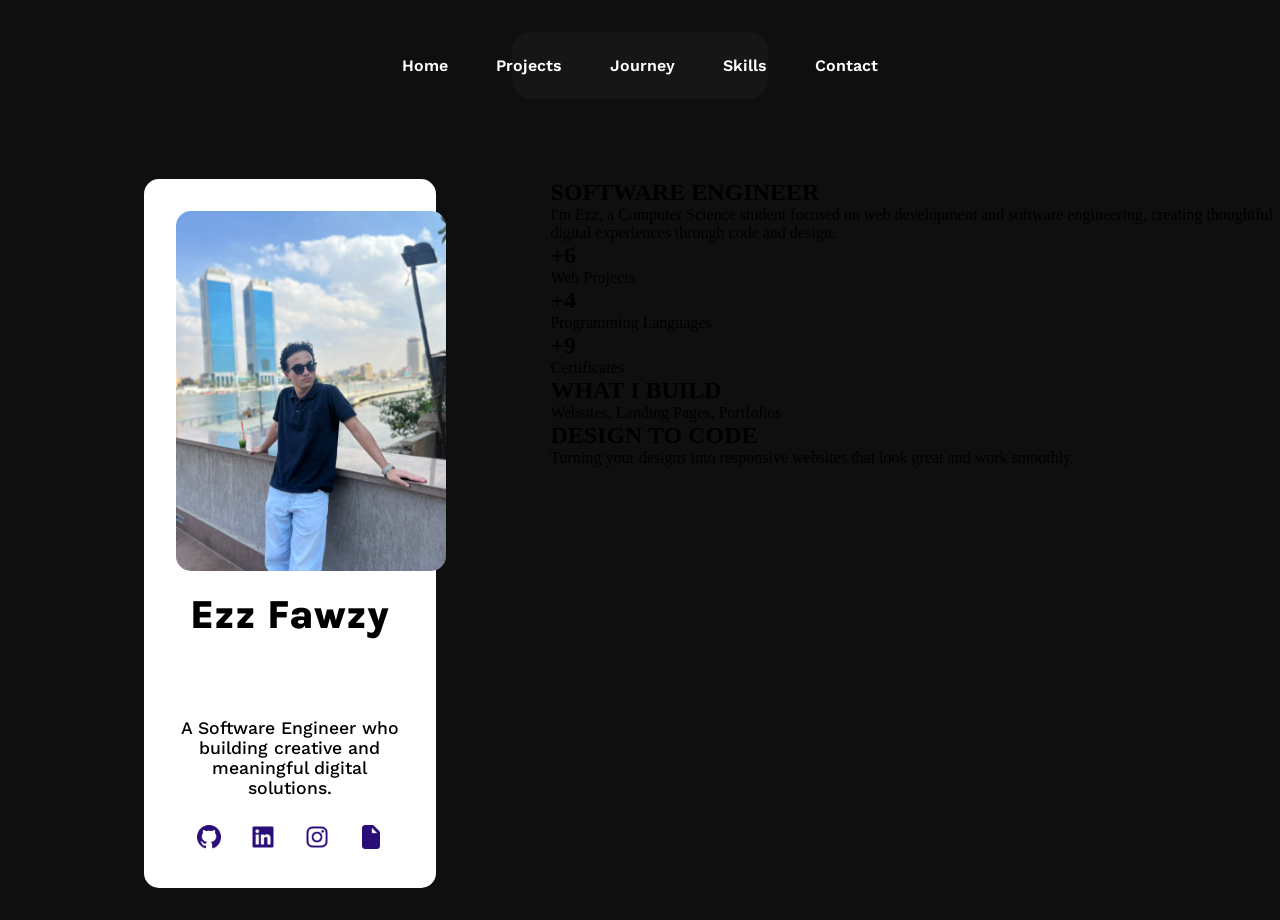
==== index.html @ ec7c87b8 "finished html of home sec" ====
<!DOCTYPE html>
<html lang="en">

<head>
    <meta charset="UTF-8">
    <meta name="viewport" content="width=device-width, initial-scale=1.0">
    <link rel="stylesheet" href="css/style.css">
    <link rel="icon" href="img/deviantart-brands-solid.png" type="image/x-icon">
    <link
        href="https://fonts.googleapis.com/css2?family=Alfa+Slab+One&family=Asap+Sharp:ital,wght@0,100..900;1,100..900&family=DM+Sans:ital,opsz,wght@0,9..40,100..1000;1,9..40,100..1000&family=Isometra&family=Karla:ital,wght@0,200..800;1,200..800&family=Manrope:wght@200..800&family=Quicksand:wght@300..700&family=Roboto+Flex:opsz,wght,XOPQ,XTRA,YOPQ,YTDE,YTFI,YTLC,YTUC@8..144,100..1000,96,468,79,-203,738,514,712&family=Saira:ital,wght@0,100..900;1,100..900&family=Work+Sans:ital,wght@0,100..900;1,100..900&display=swap"
        rel="stylesheet">
    <title>Ezz — Portfolio</title>
</head>

<body>
    <header>
        <div class="nav">
            <ul>
                <nav>
                    <li><a href="#home">Home</a></li>
                    <li><a href="#projects">Projects</a></li>
                    <li><a href="#journey">Journey</a></li>
                    <li><a href="#skills">Skills</a></li>
                    <li><a href="#contact">Contact</a></li>
                </nav>
            </ul>
        </div>
    </header>

    <main class="container">
        <aside class="left">
            <img class="first" src="img/WhatsApp Image 2026-10-02 at 8.29.47 PM.jpeg">
            <h1>Ezz Fawzy</h1>
            <p>A Software Engineer who building creative and meaningful digital solutions.</p>

            <div class="icons">
                <a href="https://github.com/Ezz08" target="_blank">
                    <img src="img/github-brands-solid.png" alt="github">
                </a>

                <a href="https://www.linkedin.com/in/ezz-fawzy-6055a5380" target="_blank">
                    <img src="img/linkedin-brands-solid.png" alt="linkedin">
                </a>

                <a href="https://www.instagram.com/iq_ezz7?stkn=dWd1dGZieHR0aHc3" target="_blank">
                    <img src="img/instagram-brands-solid.png" alt="instagram">
                </a>

                <a href="assets/My CV.pdf" target="_blank">
                    <img src="img/file-solid.png" alt="cv">
                </a>
            </div>
        </aside>

        <div class="right">
            <section id="home" class="home">
                <div class="texts-home">
                    <h1 class="hero__texts__hero-title">

                        <span class="word">
                            <span>S</span><span>O</span><span>F</span><span>T</span><span>W</span><span>A</span><span>R</span><span>E</span>
                        </span>

                        <span class="word2">
                            <span>E</span><span>N</span><span>G</span><span>I</span><span>N</span><span>E</span><span>E</span><span>R</span>
                        </span>

                    </h1>
                    <p>I'm Ezz, a Computer Science student focused on web development and software engineering, creating
                        thoughtful digital experiences through code and design.</p>
                </div>

                <div class="statics-home">
                    <div class="statics">
                        <h2>+6</h2>
                        <p>Web Projects</p>
                    </div>

                    <div class="statics">
                        <h2>+4</h2>
                        <p>Programming Languages</p>
                    </div>

                    <div class="statics">
                        <h2>+9</h2>
                        <p>Certificates</p>
                    </div>
                </div>

                <div class="cards-home">
                    <div class="card">
                        <h1>WHAT I BUILD</h1>
                        <p>Websites, Landing Pages, Portfolios</p>
                    </div>

                    <div class="card">
                        <h1>DESIGN TO CODE</h1>
                        <p>Turning your designs into responsive websites that look great and work smoothly.</p>
                    </div>
                </div>
            </section>
        </div>

    </main>
</body>

</html>
---- css/style.css ----
/* General */

* {
    padding: 0;
    margin: 0;
    box-sizing: border-box;
}

html {
    scroll-behavior: smooth;
}

body {
    background-color: rgba(0, 0, 0, 0.941);
}

/* Header */

.nav {
    display: flex;
    justify-content: center;
    margin-top: 2rem;
    background-color: #161616;
    margin-inline: 32rem;
    border-radius: 20px;
    padding: 1.5rem 0;
    margin-bottom: 3rem;
}

.nav ul {
    list-style: none;

}

.nav ul nav {
    display: flex;
    gap: 3rem;
}

.nav a {
    text-decoration: none;
    color: white;
    font-family: "Work Sans", sans-serif;
    font-weight: 600;
    font-style: normal;
    transition: 0.2s;
    display: inline-block;
}

.nav a:hover {
    transform: translateY(-4px);
    color: #b6b4bd9f;
}

/* Main */

.container {
    display: grid;
    grid-template-columns: 40% 60%;
    grid-template-areas:
        "left right";
    gap: 2rem;
    padding: 2rem;
}

.left {
    grid-area: left;
    position: sticky;
    top: 2rem;
    height: fit-content;
    background: white;
    padding: 2rem;
    width: 60%;
    margin-left: 7rem;
    border-radius: 15px;
    text-align: center;
}

.left .first {
    width: 270px;
    border-radius: 15px;
    margin-bottom: 1rem;
    height: auto;
}

.left h1 {
    font-family: "Karla", sans-serif;
    font-weight: 800;
    font-size: 2.5rem;
    font-style: normal;
    padding-bottom: 5rem;
}

.left p{
    font-family: "Work Sans", sans-serif;
    font-weight: 500;
    font-style: normal;
    margin-bottom: 1.5rem;
    font-size: 1.1rem;
}

.icons{
    display: flex;
    justify-content: center;
    gap: 1.5rem;
}

.icons a{
    transition: 0.2s;
}

.icons a:hover{
    background-color: rgb(215, 214, 214);
    border-radius: 5px;

}

.icons img {
    width: 30px;
    height: auto;
}
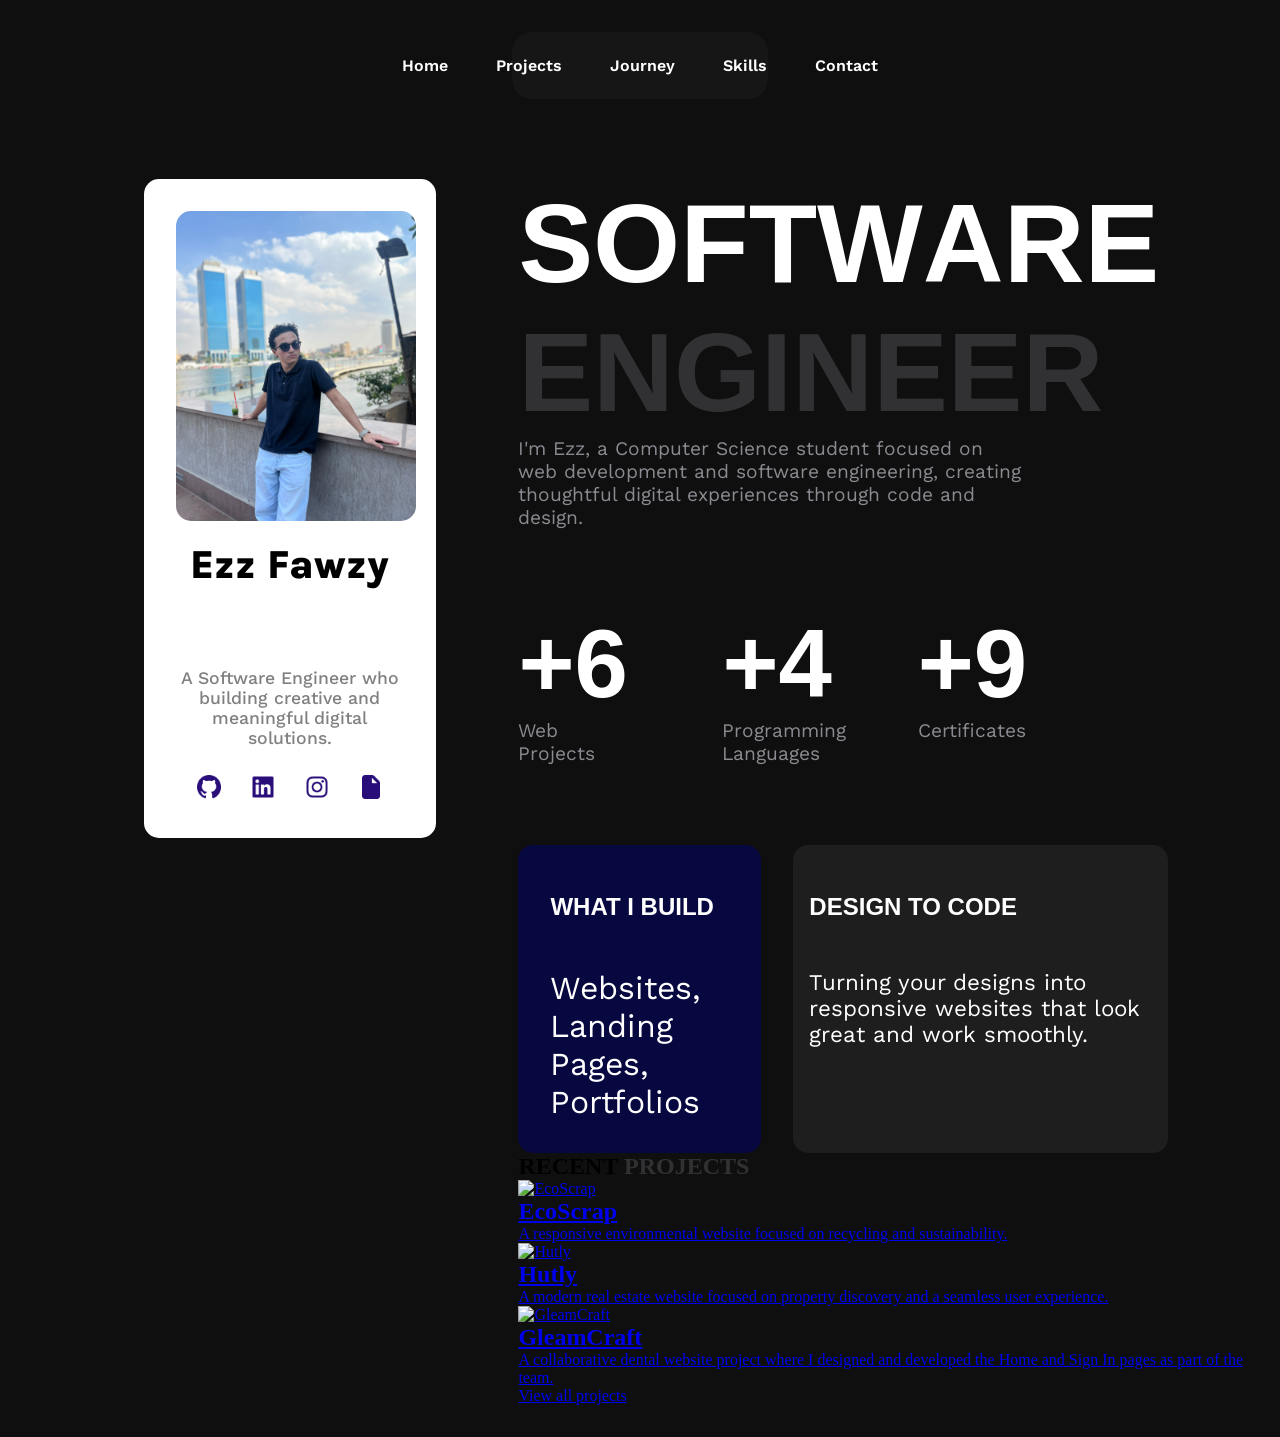
==== commit 05c66c79: "finished html of projects sec" ====
--- a/index.html
+++ b/index.html
@@ -99,6 +99,63 @@
                     </div>
                 </div>
             </section>
+
+            <section id="projects" class="projects">
+                <h1 class="project__texts__project-title">
+
+                    <span class="word">
+                        <span>R</span><span>E</span><span>C</span><span>E</span><span>N</span><span>T</span>
+                    </span>
+
+                    <span class="word2">
+                        <span>P</span><span>R</span><span>O</span><span>J</span><span>E</span><span>C</span><span>T</span><span>S</span>
+                    </span>
+
+                </h1>
+
+                <div class="projects-section">
+
+                    <a href="https://ezz08.github.io/EcoScrap/" target="_blank" class="project">
+                        <img src="img/Screenshot 2026-10-04 202719.png" alt="EcoScrap">
+
+                        <div class="project-texts">
+                            <h2>EcoScrap</h2>
+                            <p>A responsive environmental website focused on recycling and sustainability.</p>
+                        </div>
+                    </a>
+
+
+                    <a href="https://ezz08.github.io/Hutly/" target="_blank" class="project">
+                        <img src="img/Screenshot 2026-10-04 203014.png" alt="Hutly">
+
+                        <div class="project-texts">
+                            <h2>Hutly</h2>
+                            <p>A modern real estate website focused on property discovery and a seamless user
+                                experience.</p>
+                        </div>
+                    </a>
+
+
+                    <a href="https://ezz08.github.io/GleamCraft-team-project/" target="_blank" class="project">
+                        <img src="img/Screenshot 2026-10-04 202803.png" alt="GleamCraft">
+
+                        <div class="project-texts">
+                            <h2>GleamCraft</h2>
+                            <p>
+                                A collaborative dental website project where I designed and developed
+                                the Home and Sign In pages as part of the team.
+                            </p>
+                        </div>
+                    </a>
+
+
+                    <div class="projects-button">
+                        <a href="projects.html">View all projects</a>
+                    </div>
+
+                </div>
+
+            </section>
         </div>
 
     </main>
--- a/css/style.css
+++ b/css/style.css
@@ -59,7 +59,6 @@
     grid-template-columns: 40% 60%;
     grid-template-areas:
         "left right";
-    gap: 2rem;
     padding: 2rem;
 }
 
@@ -77,10 +76,10 @@
 }
 
 .left .first {
-    width: 270px;
+    width: 240px;
     border-radius: 15px;
     margin-bottom: 1rem;
-    height: auto;
+    height: 310px;
 }
 
 .left h1 {
@@ -91,25 +90,26 @@
     padding-bottom: 5rem;
 }
 
-.left p{
+.left p {
     font-family: "Work Sans", sans-serif;
     font-weight: 500;
     font-style: normal;
     margin-bottom: 1.5rem;
     font-size: 1.1rem;
-}
-
-.icons{
+    color: gray;
+}
+
+.icons {
     display: flex;
     justify-content: center;
     gap: 1.5rem;
 }
 
-.icons a{
+.icons a {
     transition: 0.2s;
 }
 
-.icons a:hover{
+.icons a:hover {
     background-color: rgb(215, 214, 214);
     border-radius: 5px;
 
@@ -118,4 +118,174 @@
 .icons img {
     width: 30px;
     height: auto;
-}+}
+
+/* Home */
+
+.home {
+    color: white;
+}
+
+.texts-home {
+    margin-bottom: 5rem;
+}
+
+.texts-home h1 {
+    font-family: "Roboto", sans-serif;
+    font-weight: 700;
+    font-style: normal;
+    font-size: 7rem;
+}
+
+.word2 span {
+    color: #b6b4bd35;
+}
+
+.hero__texts__hero-title .word,
+.hero__texts__hero-title .word2 {
+    display: block;
+    white-space: nowrap;
+}
+
+.hero__texts__hero-title span span {
+    display: inline-block;
+}
+
+.hero__texts__hero-title span span:hover {
+    transition: 0.4s;
+    animation: letterMove 0.45s ease-in-out;
+}
+
+.hero__texts__hero-title .word span:hover{
+    color: #b6b4bd35;
+}
+
+.hero__texts__hero-title .word2 span:hover{
+    color: white;
+}
+
+@keyframes letterMove {
+    0% {
+        transform: translateX(0);
+    }
+
+    25% {
+        transform: translateX(-12px);
+    }
+
+    45% {
+        transform: translateX(12px);
+    }
+
+    65% {
+        transform: translateX(-4px);
+    }
+
+    82% {
+        transform: translateX(2px);
+    }
+
+    100% {
+        transform: translateX(0);
+    }
+}
+
+.texts-home p {
+    font-family: "Work Sans", sans-serif;
+    font-weight: 400;
+    font-style: normal;
+    color: #b6b4bdbf;
+    font-size: 1.2rem;
+    width: 70%;
+}
+
+.statics-home {
+    display: flex;
+    justify-content: start;
+    margin-bottom: 5rem;
+    gap: 5rem;
+}
+
+.statics h2 {
+    font-family: "Roboto", sans-serif;
+    font-weight: 700;
+    font-style: normal;
+    font-size: 6rem;
+}
+
+.statics p {
+    font-family: "Work Sans", sans-serif;
+    font-weight: 400;
+    font-style: normal;
+    color: #b6b4bdbf;
+    font-size: 1.2rem;
+    width: 50%;
+}
+
+.statics:nth-child(2) h2 {
+    width: 50%;
+}
+
+.statics:last-child {
+    position: relative;
+    left: -7.1rem;
+}
+
+.cards-home{
+    display: flex;
+    gap: 2rem;
+}
+
+.cards-home .card:first-child{
+    background-color: rgb(8, 8, 65);
+    border-radius: 15px;
+    padding: 4rem 1rem;
+}
+
+.cards-home .card:last-child{
+    background-color: #b6b4bd16;
+    border-radius: 15px;
+    padding: 4rem 1rem;
+    margin-right: 5rem;
+}
+
+.card:first-child h1{
+    font-family: "Roboto", sans-serif;
+    font-weight: 600;
+    font-style: normal;
+    position: relative;
+    top: -1rem;
+    left: 1rem;
+    width: 120%;
+}
+
+.card:first-child p{
+    font-family: "Work Sans", sans-serif;
+    font-weight: 400;
+    font-style: normal;
+    position: relative;
+    top: 2rem;
+    left: 1rem;
+    font-size: 2rem;
+    width: 100%;
+
+}
+
+.card:last-child h1{
+    font-family: "Roboto", sans-serif;
+    font-weight: 600;
+    font-style: normal;
+    position: relative;
+    top: -1rem;
+  
+}
+
+.card:last-child p{
+    font-family: "Work Sans", sans-serif;
+    font-weight: 400;
+    font-style: normal;
+    position: relative;
+    top: 2rem;
+    font-size: 1.4rem;
+
+}
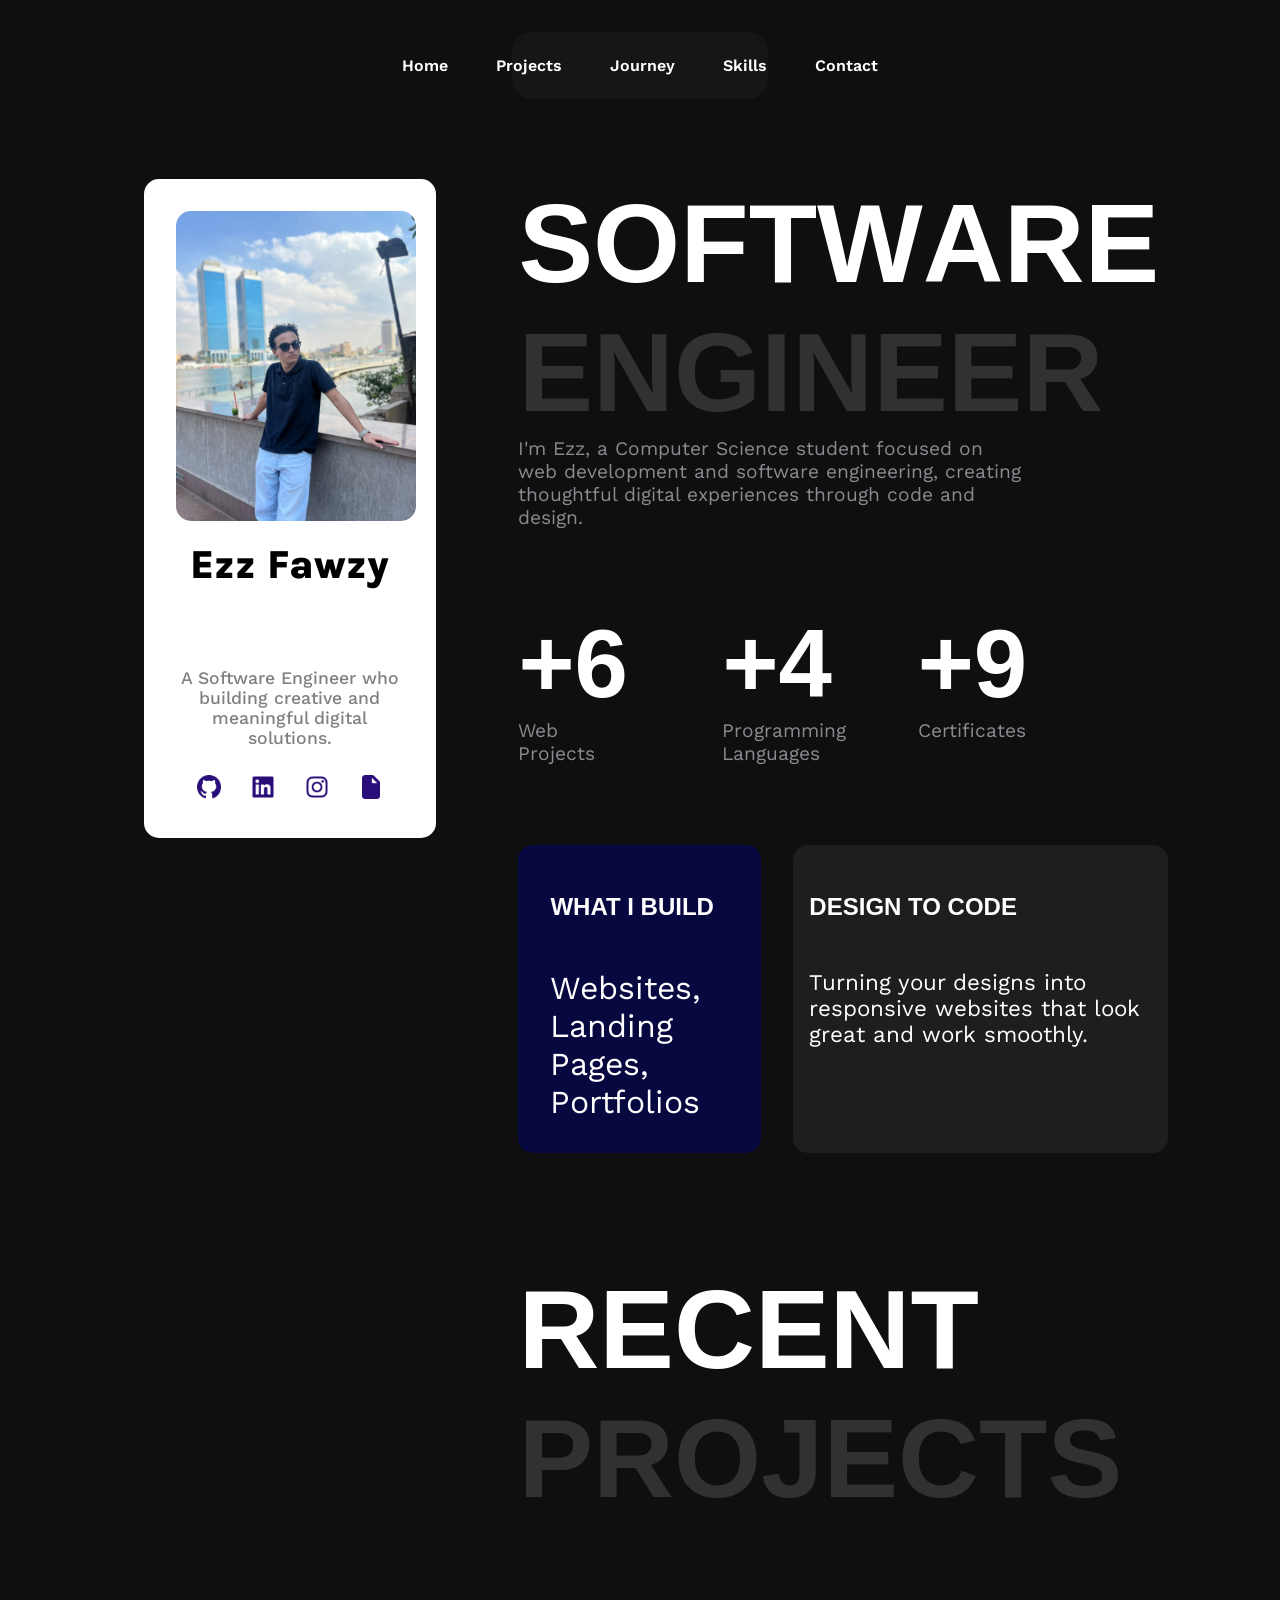
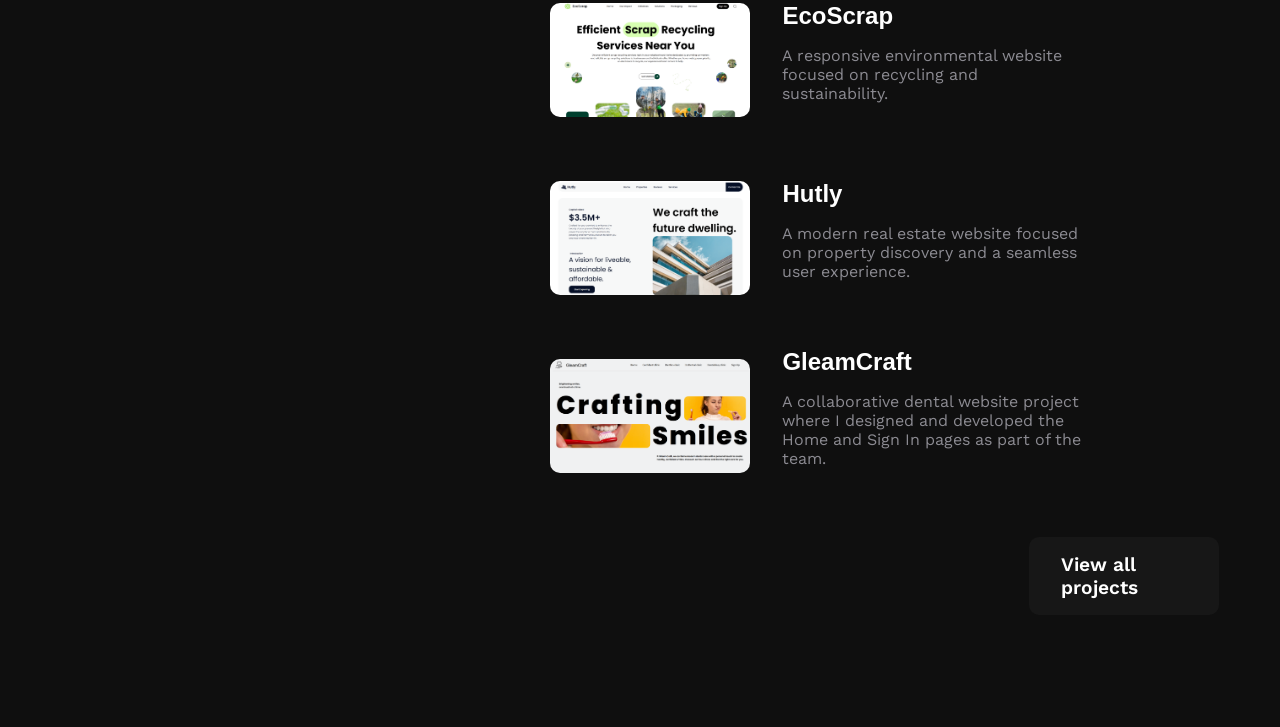
==== commit a75c1200: "changed CV" ====
--- a/index.html
+++ b/index.html
@@ -46,7 +46,7 @@
                     <img src="img/instagram-brands-solid.png" alt="instagram">
                 </a>
 
-                <a href="assets/My CV.pdf" target="_blank">
+                <a href="assets/Ezz_Fawzy_CV (1).pdf" target="_blank">
                     <img src="img/file-solid.png" alt="cv">
                 </a>
             </div>
--- a/css/style.css
+++ b/css/style.css
@@ -124,6 +124,7 @@
 
 .home {
     color: white;
+    margin-bottom: 7rem;
 }
 
 .texts-home {
@@ -289,3 +290,111 @@
     font-size: 1.4rem;
 
 }
+
+/* Projects */
+
+.project{
+    display: flex;
+    align-items: center;
+    gap: 2rem;
+    text-decoration: none;
+    border-radius: 10px;
+    padding: 2rem;
+    transition: 0.2s;
+}
+
+
+.project:hover{
+    background-color: rgba(128, 128, 128, 0.084);
+}
+
+.project img{
+    width: 200px;
+    height: auto;
+    border-radius: 10px;
+}
+
+.project__texts__project-title {
+    font-family: "Roboto", sans-serif;
+    font-weight: 700;
+    font-style: normal;
+    font-size: 7rem;
+    margin-bottom: 3rem;
+}
+
+.word{
+    color: white;
+}
+
+
+.project__texts__project-title .word,
+.project__texts__project-title .word2 {
+    display: block;
+    white-space: nowrap;
+}
+
+.project__texts__project-title span span {
+    display: inline-block;
+}
+
+.project__texts__project-title span span:hover {
+    transition: 0.4s;
+    animation: letterMove 0.45s ease-in-out;
+}
+
+.project__texts__project-title .word span:hover{
+    color: #b6b4bd35;
+}
+
+.project__texts__project-title .word2 span:hover{
+    color: white;
+}
+
+.project-texts h2{
+    color: white;
+    font-family: "Roboto", sans-serif;
+    font-weight: 600;
+    font-style: normal;
+}
+
+.project-texts p{
+    color: #b6b4bdbf;
+    font-family: "Work Sans", sans-serif;
+    font-weight: 400;
+    font-style: normal;
+    width: 70%;
+ 
+}
+
+.project-texts h2{
+    position: relative;
+    top: -1rem;
+}
+
+.projects-button{
+    margin-bottom: 5rem;
+    background-color: #181818fb;
+    border-radius: 10px;
+    width: 26%;
+    padding: 1rem 2rem;
+    position: relative;
+    left: 70%;
+    margin-top: 2rem;
+    transition: 0.2s;
+
+}
+
+.projects-button:hover{
+    background-color: rgba(128, 128, 128, 0.204);
+}
+
+.projects-button a{
+    text-decoration: none;
+    color: white;
+    font-family: "Work Sans", sans-serif;
+    font-weight: 600;
+    font-style: normal;
+    font-size: 1.2rem;
+}
+
+
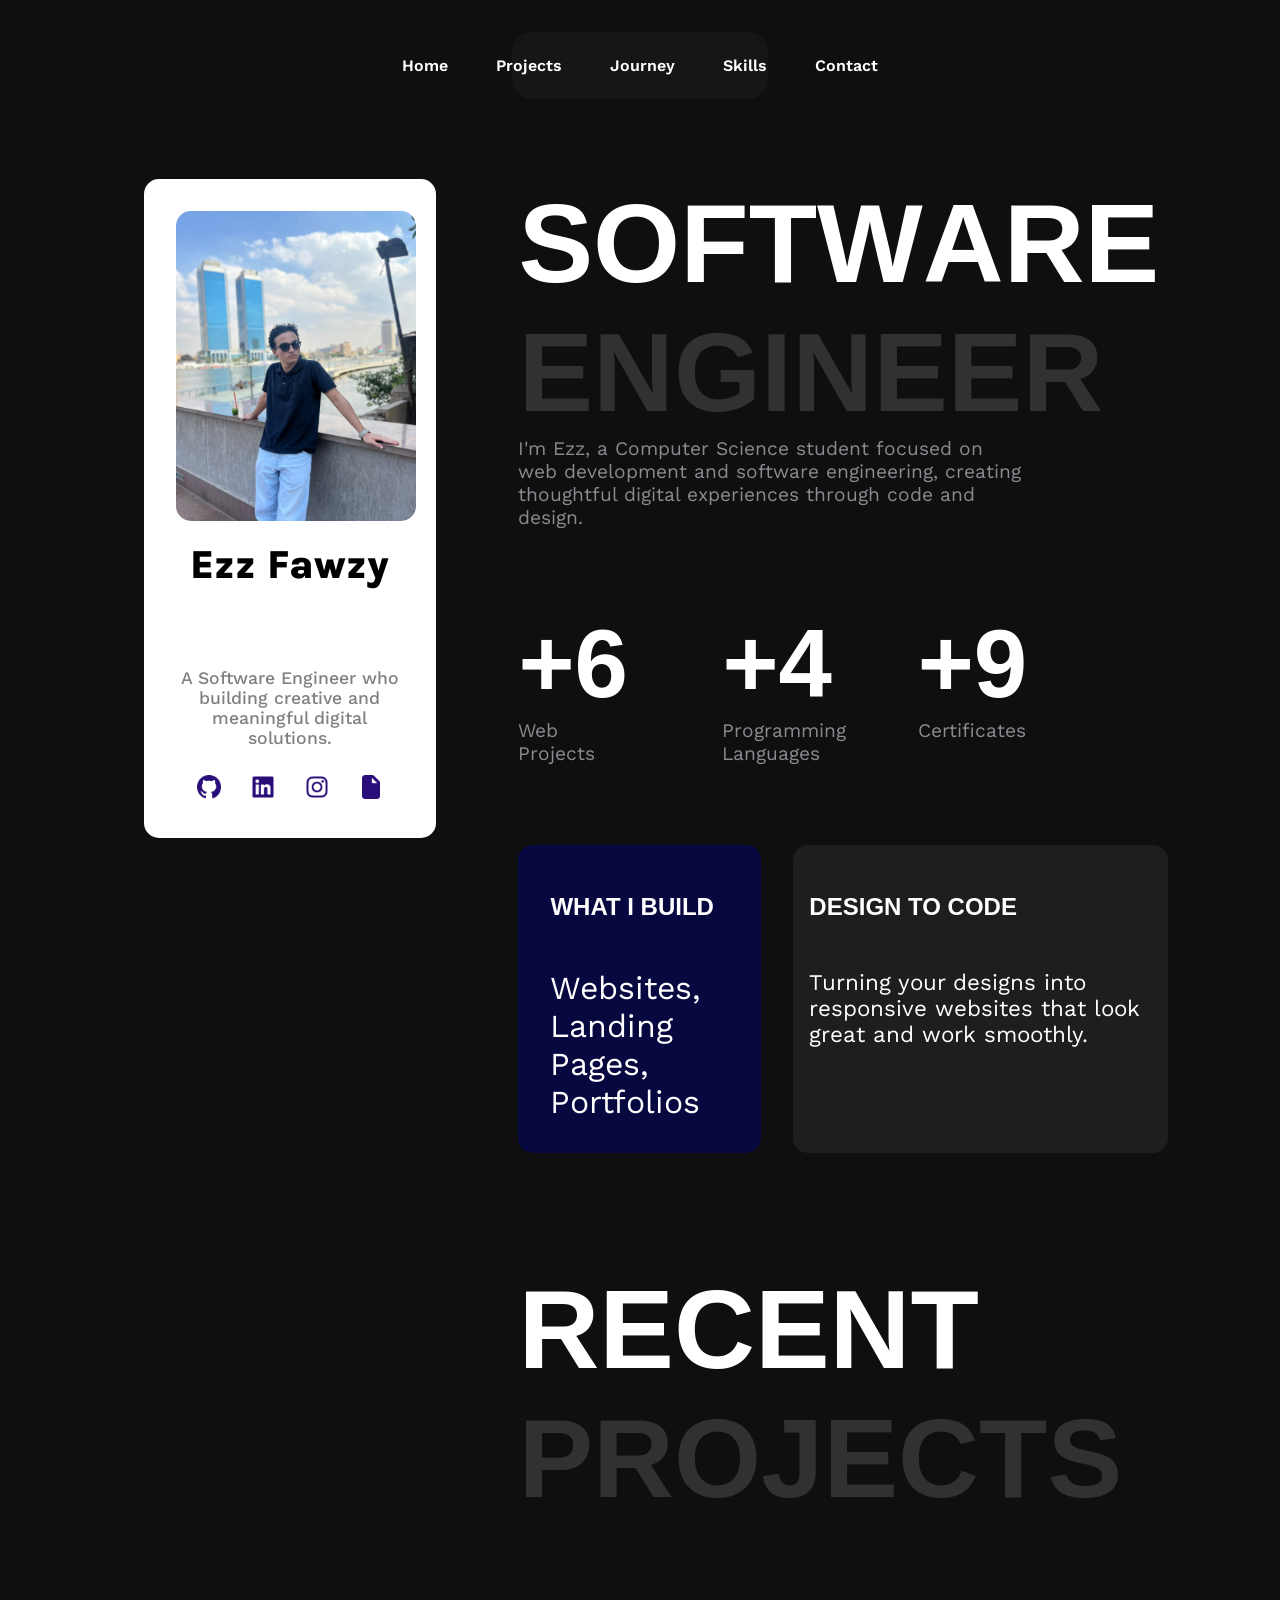
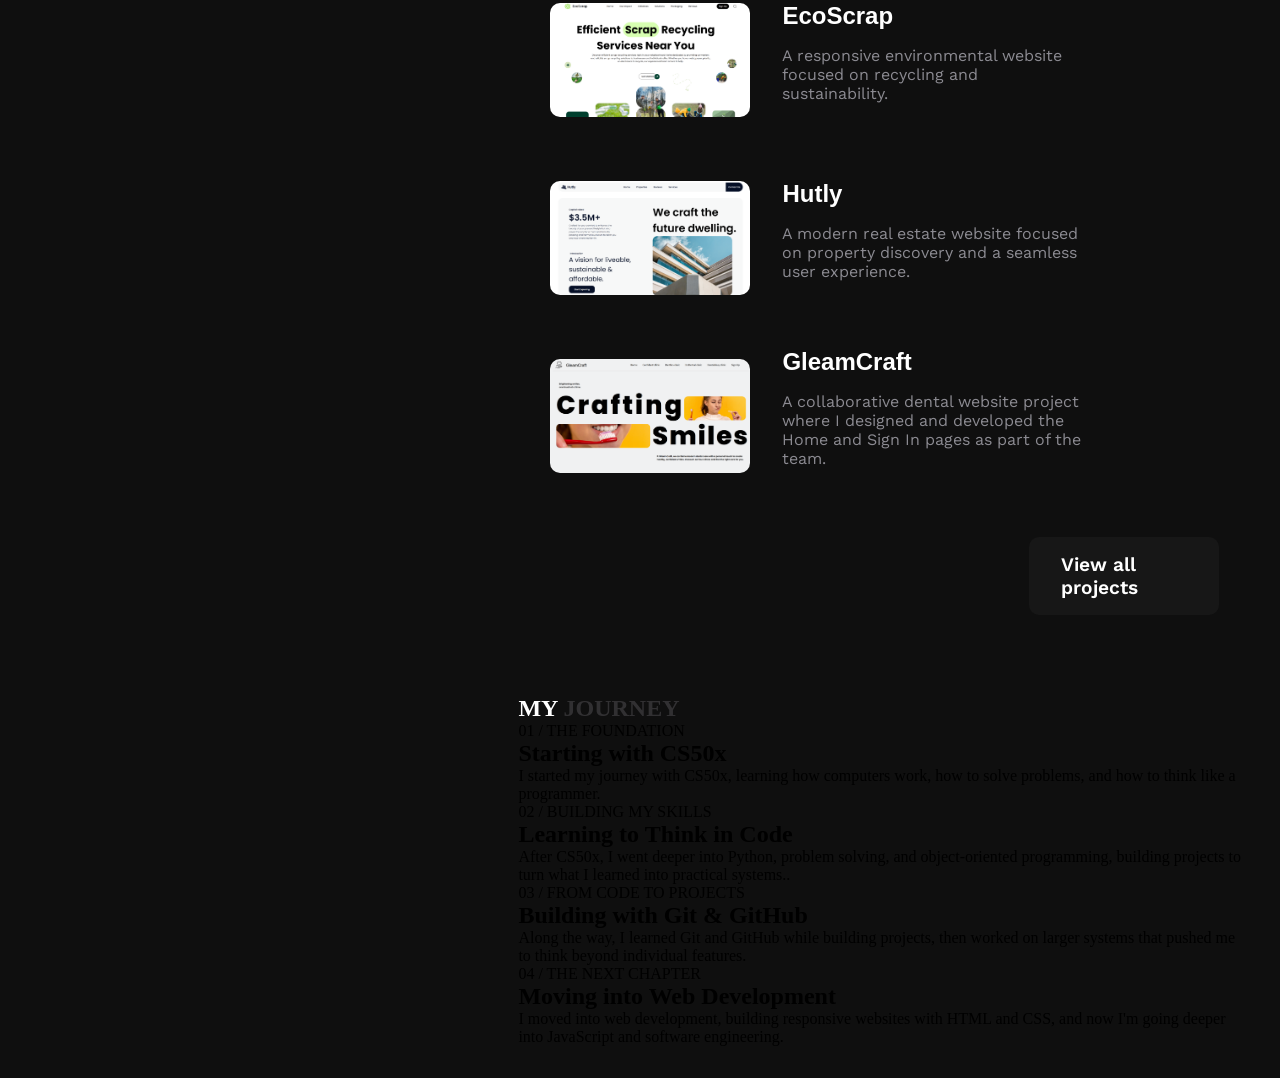
==== commit a31d91fc: "finished html of journey sec" ====
--- a/index.html
+++ b/index.html
@@ -156,6 +156,61 @@
                 </div>
 
             </section>
+
+            <section id="journey" class="journey">
+                <h1 class="journey__texts__journey-title">
+
+                    <span class="word">
+                        <span>M</span><span>Y</span>
+                    </span>
+
+                    <span class="word2">
+                        <span>J</span><span>O</span><span>U</span><span>R</span><span>N</span><span>E</span><span>Y</span>
+                    </span>
+
+                </h1>
+
+                <div class="journey-section">
+
+                    <div class="journey-texts">
+                        <p>01 / THE FOUNDATION</p>
+                        <h2>Starting with CS50x</h2>
+                        <p>I started my journey with CS50x, learning how computers work, how to solve problems, and how
+                            to think like a programmer.</p>
+                    </div>
+                    </a>
+
+                    <div class="journey-texts">
+                        <p>02 / BUILDING MY SKILLS</p>
+                        <h2>Learning to Think in Code</h2>
+                        <p>After CS50x, I went deeper into Python, problem solving, and object-oriented programming,
+                            building projects to turn what I learned into practical systems..</p>
+                    </div>
+                    </a>
+
+
+                    <div class="journey-texts">
+                        <p>03 / FROM CODE TO PROJECTS</p>
+                        <h2>Building with Git & GitHub</h2>
+                        <p>
+                            Along the way, I learned Git and GitHub while building projects, then worked on larger
+                            systems that pushed me to think beyond individual features.
+                        </p>
+                    </div>
+
+                    <div class="journey-texts">
+                        <p>04 / THE NEXT CHAPTER</p>
+                        <h2>Moving into Web Development</h2>
+                        <p>
+                            I moved into web development, building responsive websites with HTML and CSS, and now I'm
+                            going deeper into JavaScript and software engineering.
+                        </p>
+                    </div>
+                    </a>
+
+                </div>
+
+            </section>
         </div>
 
     </main>
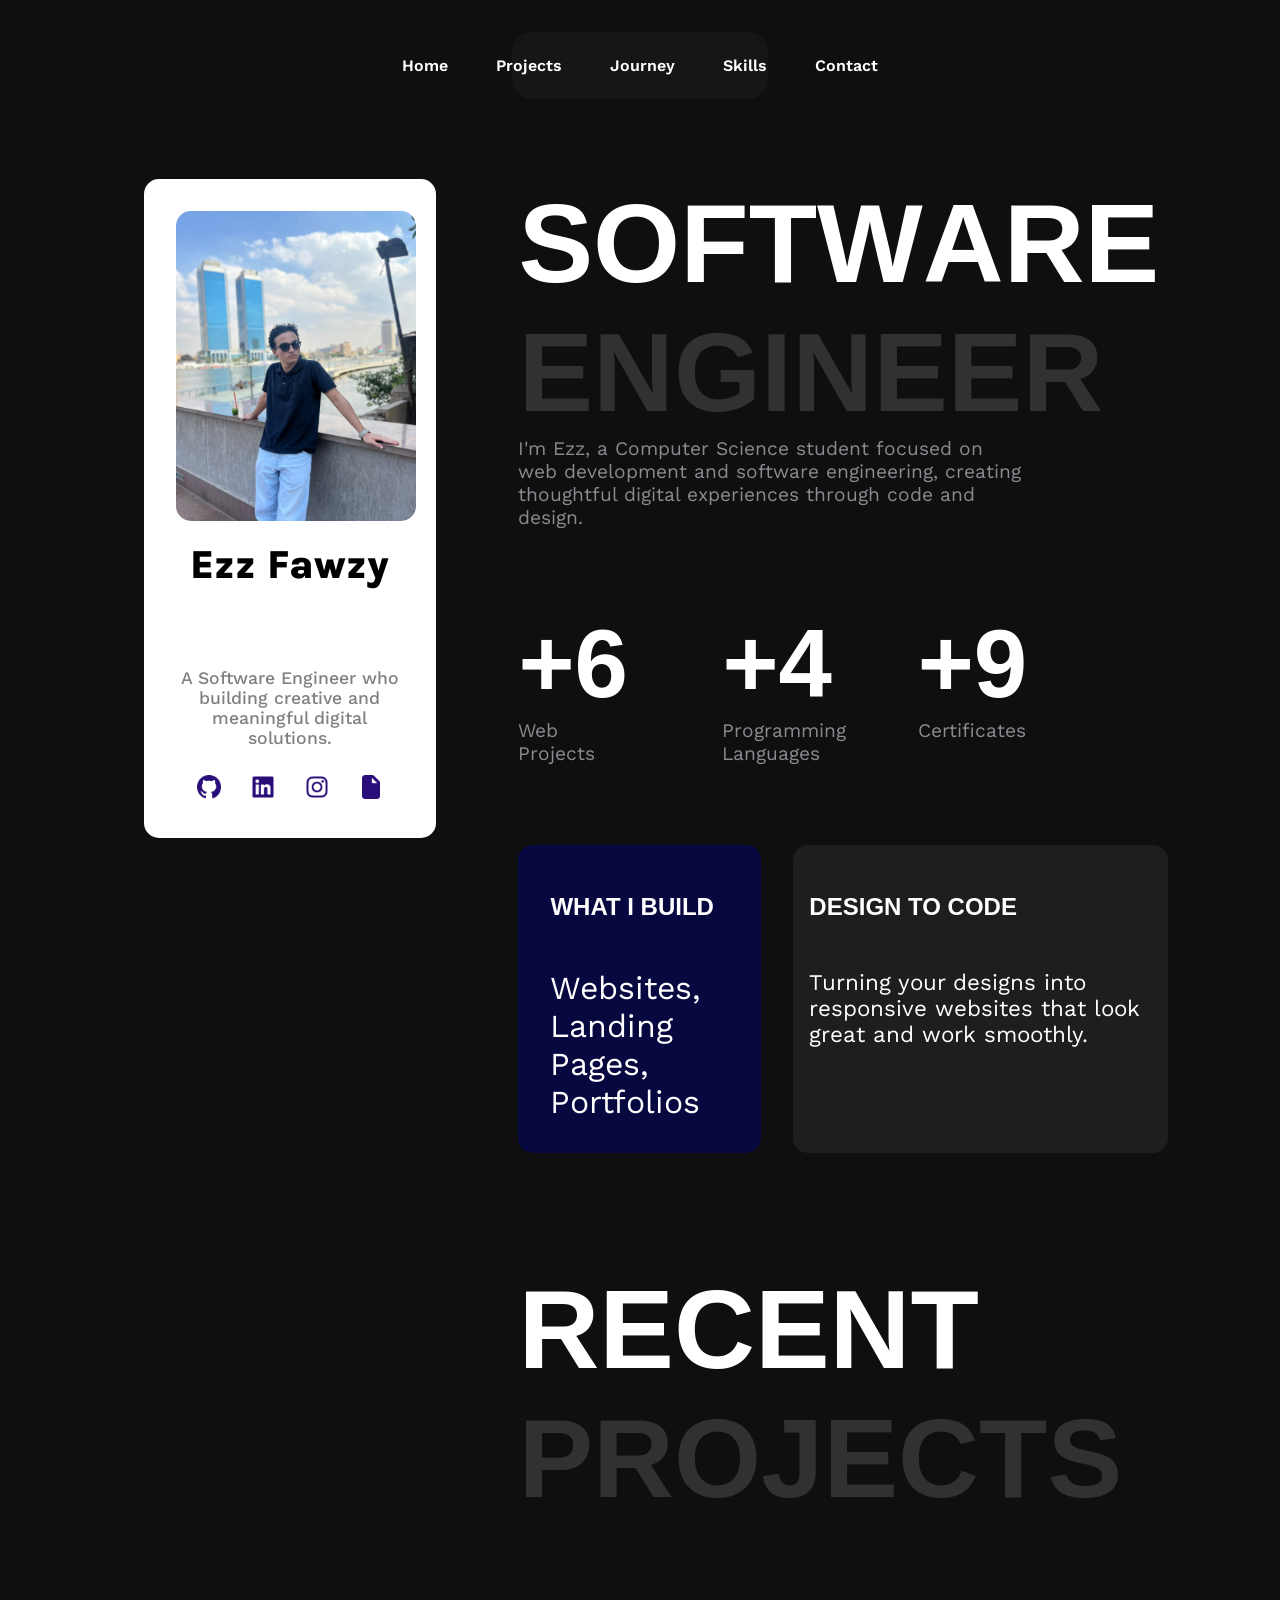
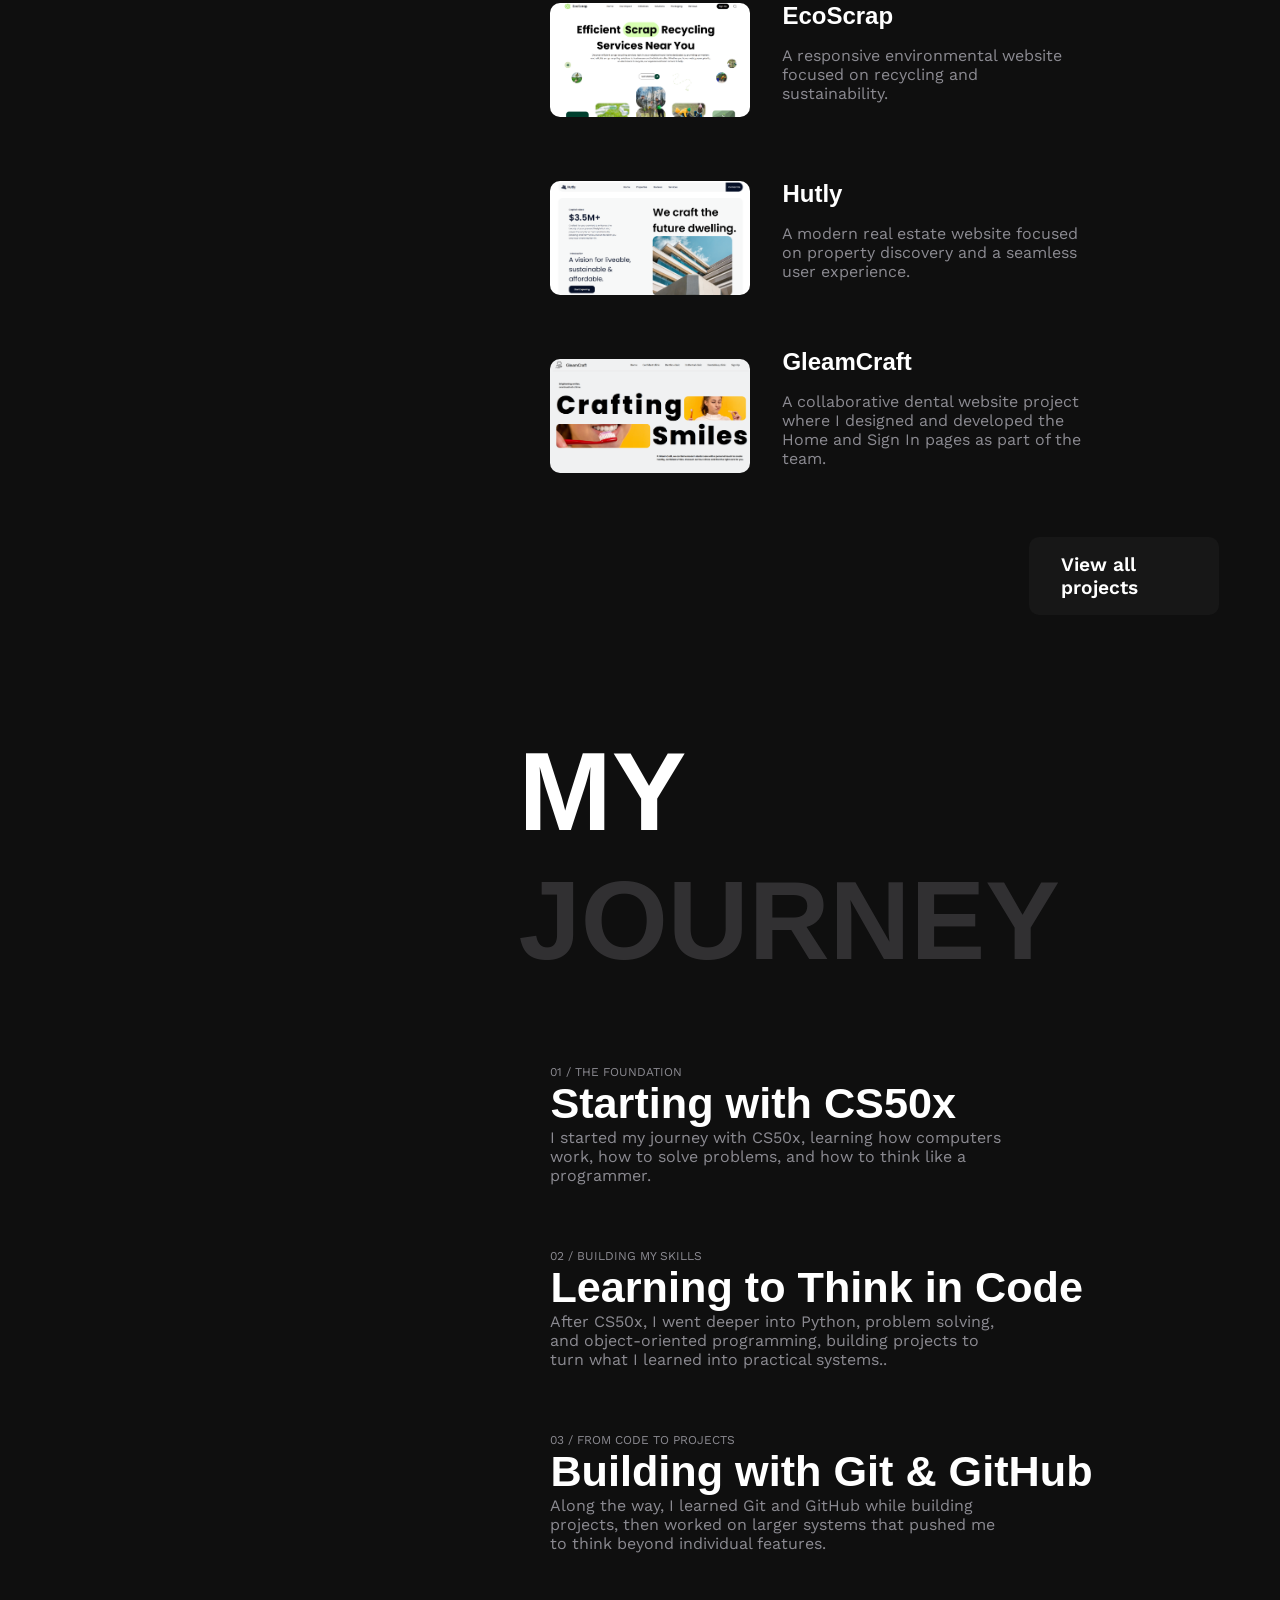
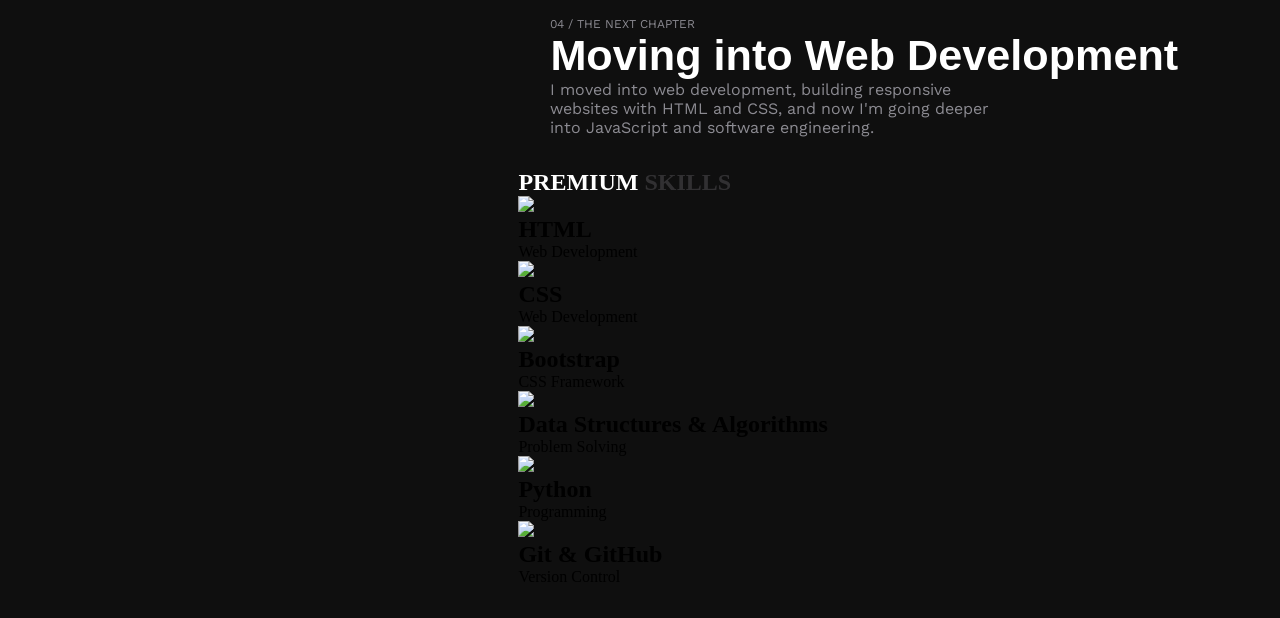
==== commit 39709fc7: "finished html of skills sec" ====
--- a/index.html
+++ b/index.html
@@ -211,6 +211,93 @@
                 </div>
 
             </section>
+
+            <section id="skills" class="skills">
+                <h1 class="skills__texts__skills-title">
+
+                    <span class="word">
+                        <span>P</span><span>R</span><span>E</span><span>M</span><span>I</span><span>U</span><span>M</span>
+                    </span>
+
+                    <span class="word2">
+                        <span>S</span><span>K</span><span>I</span><span>L</span><span>L</span><span>S</span>
+                    </span>
+
+                </h1>
+
+                <div class="skills-parent">
+                    <div class="left-vertical">
+                        <div class="skill">
+                            <div class="img-skill">
+                                <img src="img/HTML5_logo_and_wordmark.svg.webp">
+                            </div>
+
+                            <div class="text-skill">
+                                <h2>HTML</h2>
+                                <p>Web Development</p>
+                            </div>
+                        </div>
+
+                        <div class="skill">
+                            <div class="img-skill">
+                                <img src="img/css.png">
+                            </div>
+
+                            <div class="text-skill">
+                                <h2>CSS</h2>
+                                <p>Web Development</p>
+                            </div>
+                        </div>
+
+                        <div class="skill">
+                            <div class="img-skill">
+                                <img src="img/Bootstrap_logo.svg">
+                            </div>
+
+                            <div class="text-skill">
+                                <h2>Bootstrap</h2>
+                                <p>CSS Framework</p>
+                            </div>
+                        </div>
+                    </div>
+
+                    <div class="right-vertical">
+                        <div class="skill">
+                            <div class="img-skill">
+                                <img src="img/dsa.png">
+                            </div>
+
+                            <div class="text-skill">
+                                <h2>Data Structures & Algorithms</h2>
+                                <p>Problem Solving</p>
+                            </div>
+                        </div>
+
+                        <div class="skill">
+                            <div class="img-skill">
+                                <img src="img/python.png">
+                            </div>
+
+                            <div class="text-skill">
+                                <h2>Python</h2>
+                                <p>Programming</p>
+                            </div>
+                        </div>
+
+                        <div class="skill">
+                            <div class="img-skill">
+                                <img src="img/github-icon.webp">
+                            </div>
+
+                            <div class="text-skill">
+                                <h2>Git & GitHub</h2>
+                                <p>Version Control</p>
+                            </div>
+                        </div>
+                    </div>
+                </div>
+
+            </section>
         </div>
 
     </main>
--- a/css/style.css
+++ b/css/style.css
@@ -157,11 +157,11 @@
     animation: letterMove 0.45s ease-in-out;
 }
 
-.hero__texts__hero-title .word span:hover{
+.hero__texts__hero-title .word span:hover {
     color: #b6b4bd35;
 }
 
-.hero__texts__hero-title .word2 span:hover{
+.hero__texts__hero-title .word2 span:hover {
     color: white;
 }
 
@@ -232,25 +232,25 @@
     left: -7.1rem;
 }
 
-.cards-home{
+.cards-home {
     display: flex;
     gap: 2rem;
 }
 
-.cards-home .card:first-child{
+.cards-home .card:first-child {
     background-color: rgb(8, 8, 65);
     border-radius: 15px;
     padding: 4rem 1rem;
 }
 
-.cards-home .card:last-child{
+.cards-home .card:last-child {
     background-color: #b6b4bd16;
     border-radius: 15px;
     padding: 4rem 1rem;
     margin-right: 5rem;
 }
 
-.card:first-child h1{
+.card:first-child h1 {
     font-family: "Roboto", sans-serif;
     font-weight: 600;
     font-style: normal;
@@ -260,7 +260,7 @@
     width: 120%;
 }
 
-.card:first-child p{
+.card:first-child p {
     font-family: "Work Sans", sans-serif;
     font-weight: 400;
     font-style: normal;
@@ -272,16 +272,16 @@
 
 }
 
-.card:last-child h1{
+.card:last-child h1 {
     font-family: "Roboto", sans-serif;
     font-weight: 600;
     font-style: normal;
     position: relative;
     top: -1rem;
-  
-}
-
-.card:last-child p{
+
+}
+
+.card:last-child p {
     font-family: "Work Sans", sans-serif;
     font-weight: 400;
     font-style: normal;
@@ -293,7 +293,7 @@
 
 /* Projects */
 
-.project{
+.project {
     display: flex;
     align-items: center;
     gap: 2rem;
@@ -304,11 +304,12 @@
 }
 
 
-.project:hover{
+.project:hover {
     background-color: rgba(128, 128, 128, 0.084);
-}
-
-.project img{
+    transform: scale(1.04);
+}
+
+.project img {
     width: 200px;
     height: auto;
     border-radius: 10px;
@@ -322,7 +323,7 @@
     margin-bottom: 3rem;
 }
 
-.word{
+.word {
     color: white;
 }
 
@@ -342,37 +343,37 @@
     animation: letterMove 0.45s ease-in-out;
 }
 
-.project__texts__project-title .word span:hover{
+.project__texts__project-title .word span:hover {
     color: #b6b4bd35;
 }
 
-.project__texts__project-title .word2 span:hover{
-    color: white;
-}
-
-.project-texts h2{
-    color: white;
-    font-family: "Roboto", sans-serif;
-    font-weight: 600;
-    font-style: normal;
-}
-
-.project-texts p{
+.project__texts__project-title .word2 span:hover {
+    color: white;
+}
+
+.project-texts h2 {
+    color: white;
+    font-family: "Roboto", sans-serif;
+    font-weight: 600;
+    font-style: normal;
+}
+
+.project-texts p {
     color: #b6b4bdbf;
     font-family: "Work Sans", sans-serif;
     font-weight: 400;
     font-style: normal;
     width: 70%;
- 
-}
-
-.project-texts h2{
+
+}
+
+.project-texts h2 {
     position: relative;
     top: -1rem;
 }
 
-.projects-button{
-    margin-bottom: 5rem;
+.projects-button {
+    margin-bottom: 7rem;
     background-color: #181818fb;
     border-radius: 10px;
     width: 26%;
@@ -384,11 +385,11 @@
 
 }
 
-.projects-button:hover{
+.projects-button:hover {
     background-color: rgba(128, 128, 128, 0.204);
 }
 
-.projects-button a{
+.projects-button a {
     text-decoration: none;
     color: white;
     font-family: "Work Sans", sans-serif;
@@ -397,4 +398,72 @@
     font-size: 1.2rem;
 }
 
-
+/* Journey */
+
+.journey__texts__journey-title {
+    font-family: "Roboto", sans-serif;
+    font-weight: 700;
+    font-style: normal;
+    font-size: 7rem;
+    margin-bottom: 3rem;
+}
+
+.word {
+    color: white;
+}
+
+
+.journey__texts__journey-title .word,
+.journey__texts__journey-title .word2 {
+    display: block;
+    white-space: nowrap;
+}
+
+.journey__texts__journey-title span span {
+    display: inline-block;
+}
+
+.journey__texts__journey-title span span:hover {
+    transition: 0.4s;
+    animation: letterMove 0.45s ease-in-out;
+}
+
+.journey__texts__journey-title .word span:hover {
+    color: #b6b4bd35;
+}
+
+.journey__texts__journey-title .word2 span:hover {
+    color: white;
+}
+
+.journey-texts{
+    border-radius: 10px;
+    padding: 2rem;
+    transition: 0.2s;
+}
+
+.journey-texts:hover {
+    background-color: rgba(128, 128, 128, 0.084);
+    transform: scale(1.04);
+}
+
+.journey-texts h2{
+    color: white;
+    font-family: "Roboto", sans-serif;
+    font-weight: 600;
+    font-style: normal;
+    font-size: 2.7rem;
+}
+
+.journey-texts p {
+    color: #b6b4bdbf;
+    font-family: "Work Sans", sans-serif;
+    font-weight: 400;
+    font-style: normal;
+    width: 70%;
+
+}
+
+.journey-texts p:first-child{
+    font-size: 12px;
+}
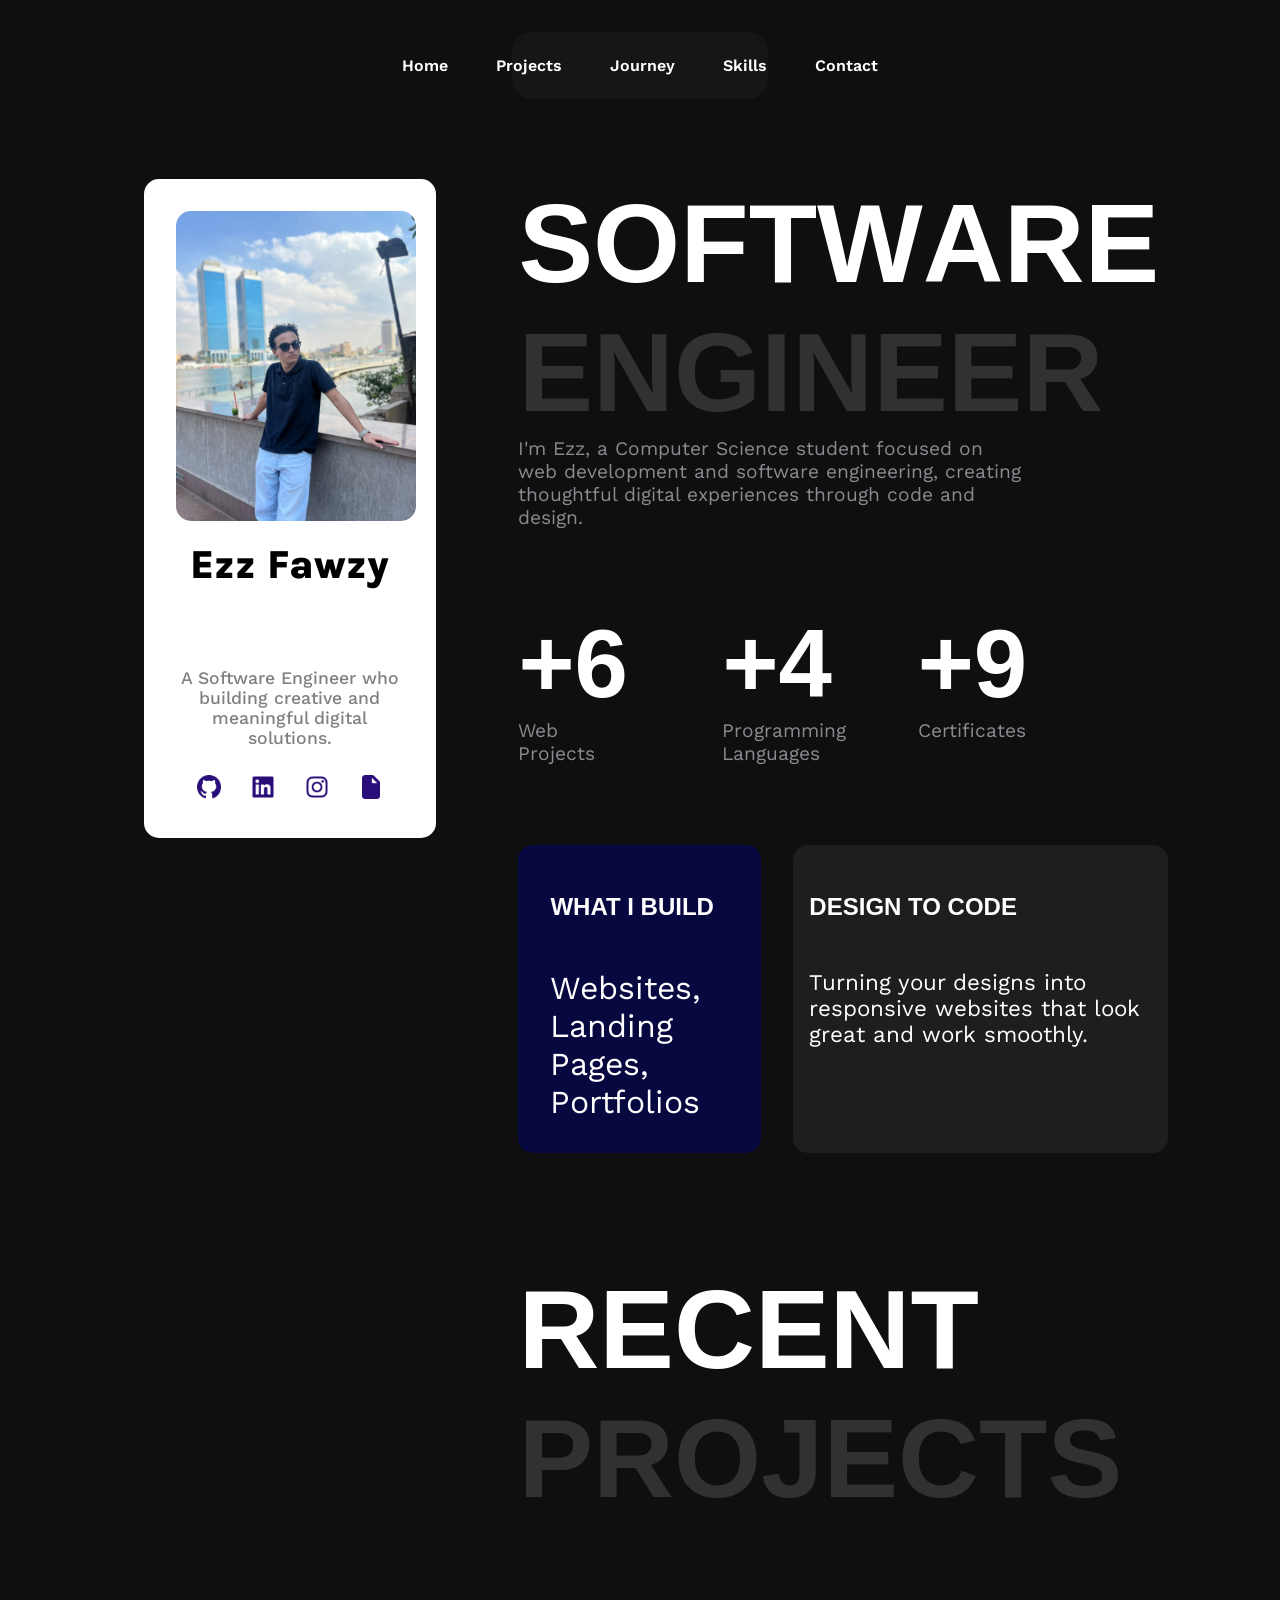
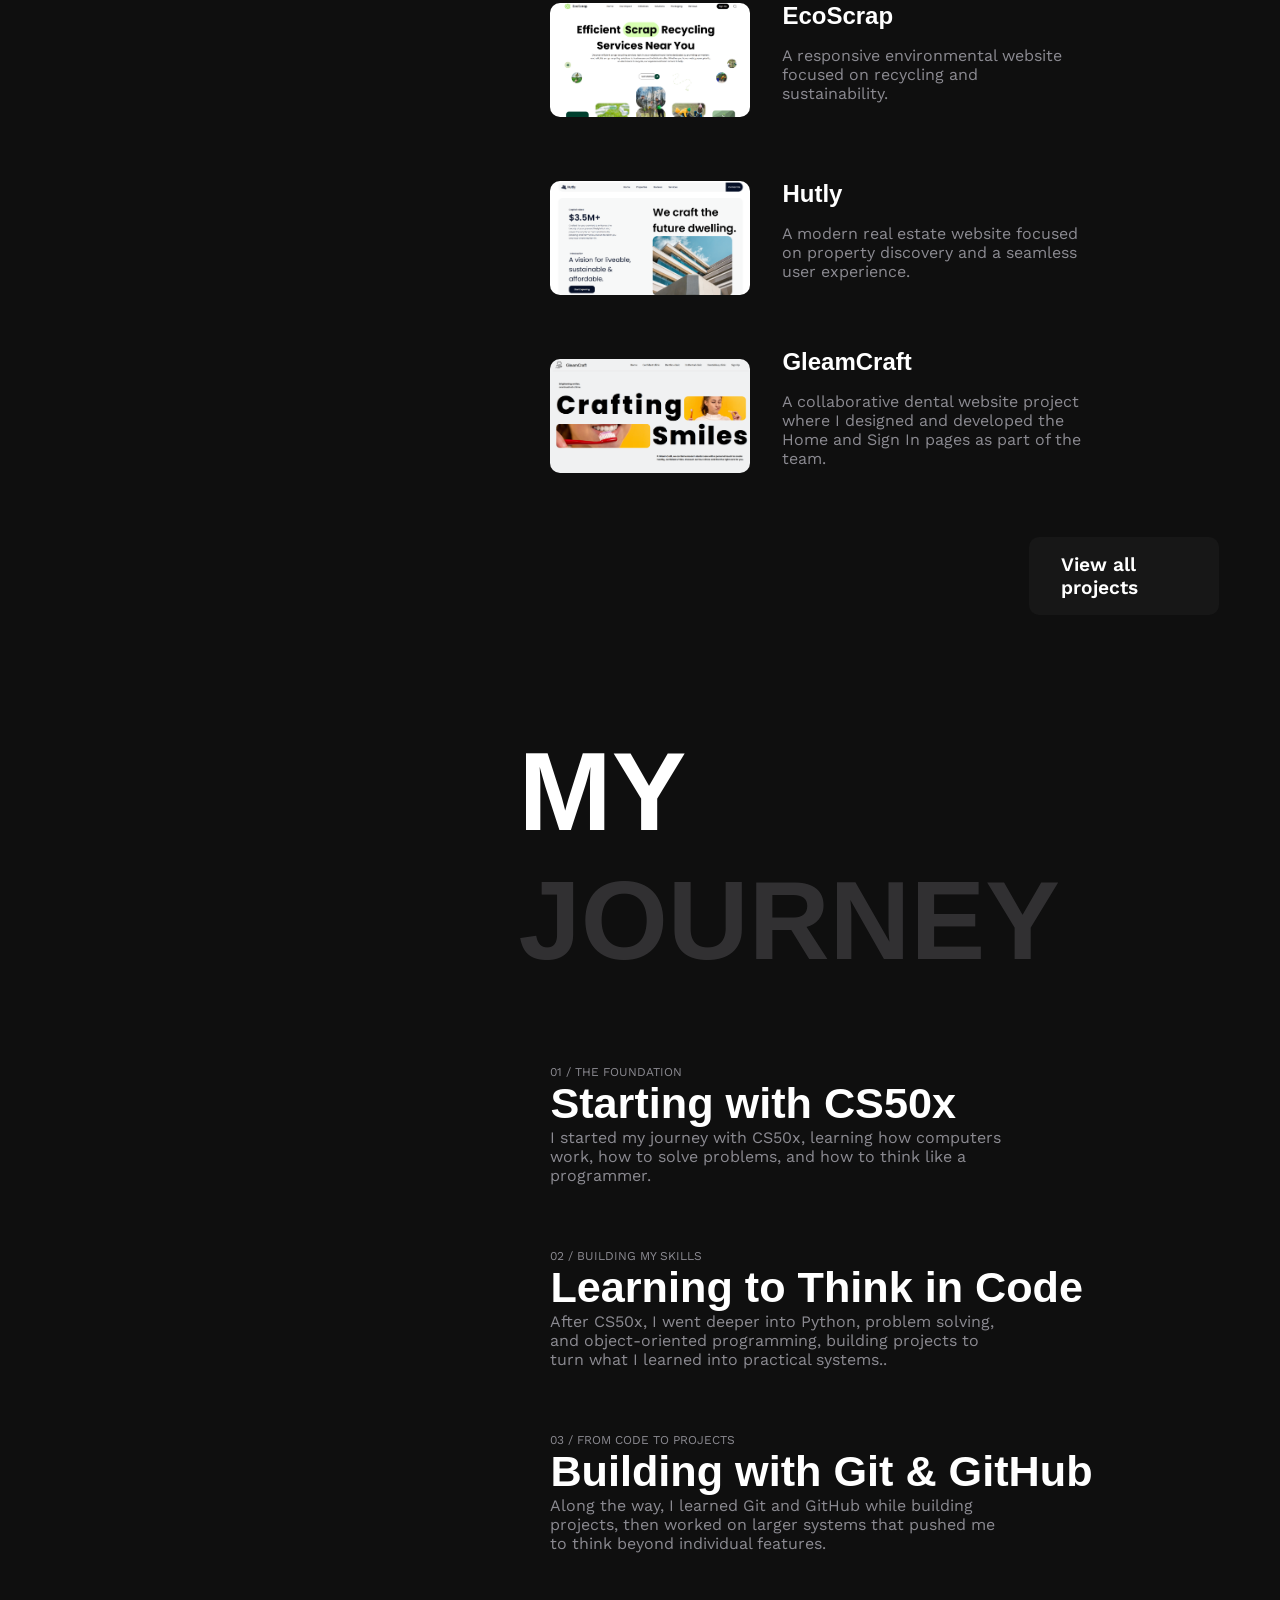
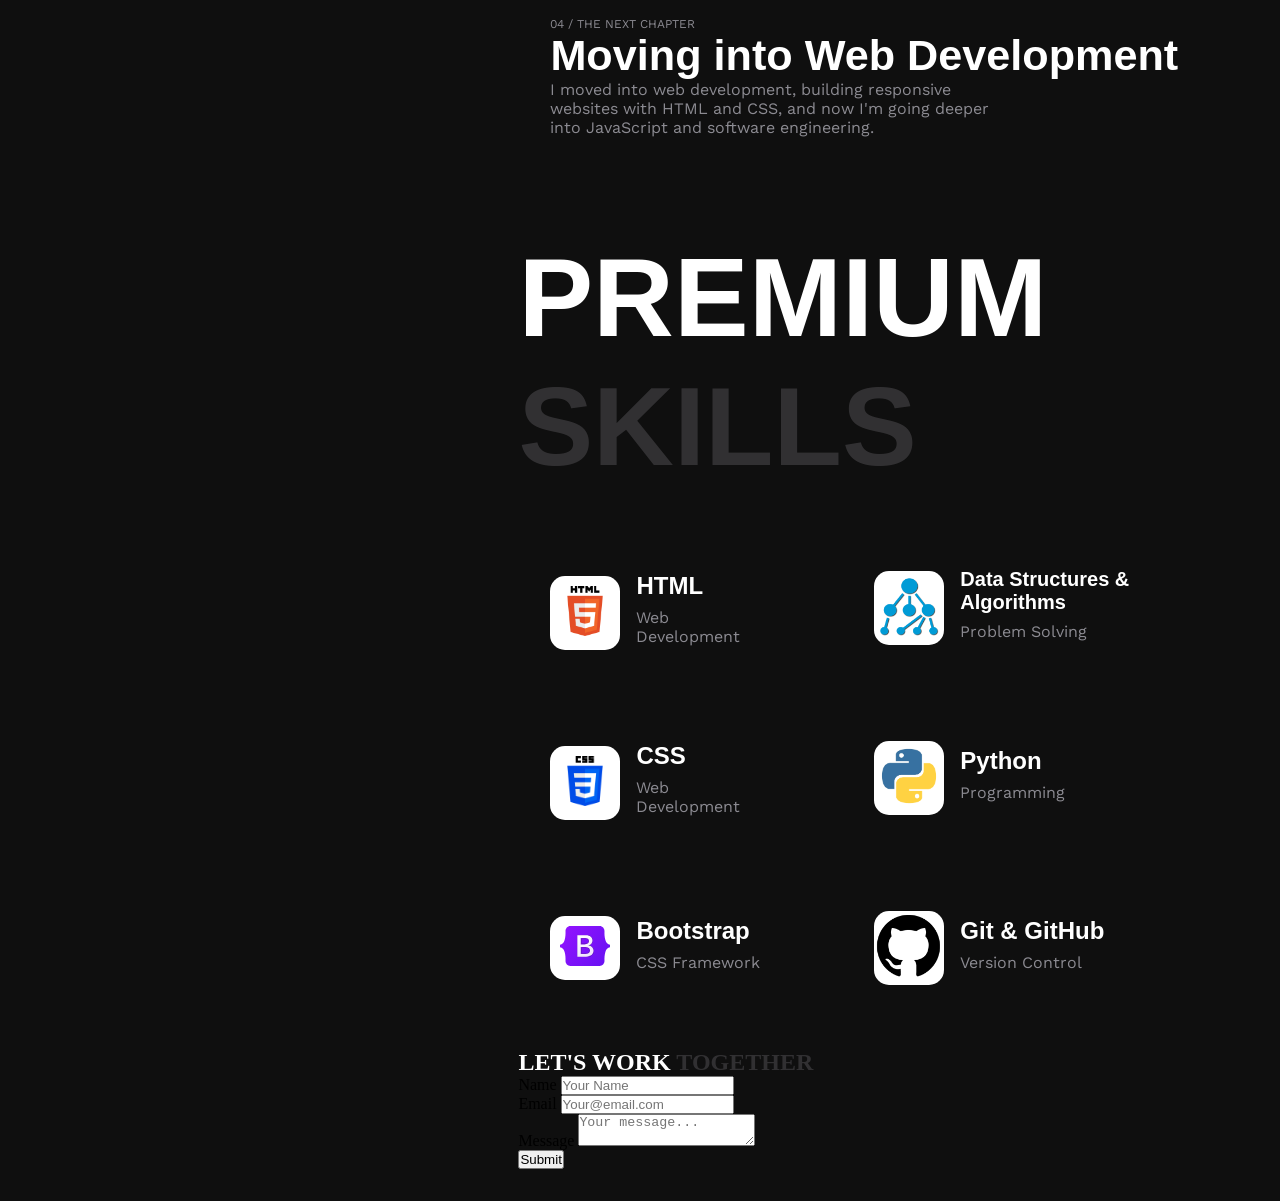
==== commit 7a0eee3a: "finished html of contact sec" ====
--- a/index.html
+++ b/index.html
@@ -298,6 +298,62 @@
                 </div>
 
             </section>
+
+            <section id="contact" class="contact">
+
+                <h1 class="contact__texts__contact-title">
+
+                    <span class="word">
+                        <span>L</span><span>E</span><span>T</span><span>'</span><span>S</span>
+                    </span>
+
+                    <span class="word">
+                        <span>W</span><span>O</span><span>R</span><span>K</span>
+                    </span>
+
+                    <span class="word2">
+                        <span>T</span><span>O</span><span>G</span><span>E</span><span>T</span><span>H</span><span>E</span><span>R</span>
+                    </span>
+
+                </h1>
+
+
+                <form class="form" id="contact-form" action="https://formspree.io/f/mnpjdvow" method="POST">
+
+                    <div class="nameAndEmail">
+
+                        <div class="name">
+                            <label for="name">Name</label>
+
+                            <input type="text" id="name" name="name" placeholder="Your Name" required>
+                        </div>
+
+
+                        <div class="email">
+                            <label for="email">Email</label>
+
+                            <input type="email" id="email" name="email" placeholder="Your@email.com" required>
+                        </div>
+
+                    </div>
+
+
+                    <div class="message">
+
+                        <label for="message">Message</label>
+
+                        <textarea id="message" name="message" placeholder="Your message..." required></textarea>
+
+                    </div>
+
+
+                    <div class="submit">
+                        <button type="submit">Submit</button>
+                    </div>
+
+                </form>
+
+            </section>
         </div>
 
     </main>
--- a/css/style.css
+++ b/css/style.css
@@ -400,6 +400,10 @@
 
 /* Journey */
 
+.journey {
+    margin-bottom: 4rem;
+}
+
 .journey__texts__journey-title {
     font-family: "Roboto", sans-serif;
     font-weight: 700;
@@ -436,7 +440,7 @@
     color: white;
 }
 
-.journey-texts{
+.journey-texts {
     border-radius: 10px;
     padding: 2rem;
     transition: 0.2s;
@@ -447,7 +451,7 @@
     transform: scale(1.04);
 }
 
-.journey-texts h2{
+.journey-texts h2 {
     color: white;
     font-family: "Roboto", sans-serif;
     font-weight: 600;
@@ -464,6 +468,108 @@
 
 }
 
-.journey-texts p:first-child{
+.journey-texts p:first-child {
     font-size: 12px;
+}
+
+/* Skills */
+
+.skills-parent,
+.skill {
+    display: flex;
+    align-items: center;
+}
+
+.skill {
+    gap: 1rem;
+    margin-bottom: 2rem;
+    border-radius: 10px;
+    padding: 2rem;
+    transition: 0.2s;
+}
+
+.skill:hover {
+    background-color: rgba(128, 128, 128, 0.084);
+    transform: scale(1.04);
+}
+
+
+.right-vertical .skill:first-child h2 {
+    width: 70%;
+    font-size: 20px;
+
+}
+
+.left-vertical .skill:first-child img,
+.left-vertical .skill:nth-child(2) img,
+.left-vertical .skill:nth-child(3) img {
+    padding: 10px;
+}
+
+.skills-parent {
+    gap: 3rem;
+}
+
+
+.skills__texts__skills-title {
+    font-family: "Roboto", sans-serif;
+    font-weight: 700;
+    font-style: normal;
+    font-size: 7rem;
+    margin-bottom: 3rem;
+}
+
+.word {
+    color: white;
+}
+
+
+.skills__texts__skills-title .word,
+.skills__texts__skills-title .word2 {
+    display: block;
+    white-space: nowrap;
+}
+
+.skills__texts__skills-title span span {
+    display: inline-block;
+}
+
+.skills__texts__skills-title span span:hover {
+    transition: 0.4s;
+    animation: letterMove 0.45s ease-in-out;
+}
+
+.skills__texts__skills-title .word span:hover {
+    color: #b6b4bd35;
+}
+
+.skills__texts__skills-title .word2 span:hover {
+    color: white;
+}
+
+.img-skill {
+    max-width: 70px;
+    background-color: white;
+    border-radius: 15px;
+}
+
+.img-skill img {
+    width: 100%;
+    height: auto;
+}
+
+.text-skill h2 {
+    color: white;
+    font-family: "Roboto", sans-serif;
+    font-weight: 600;
+    font-style: normal;
+    position: relative;
+    top: -0.5rem;
+}
+
+.text-skill p {
+    color: #b6b4bdbf;
+    font-family: "Work Sans", sans-serif;
+    font-weight: 400;
+    font-style: normal;
 }
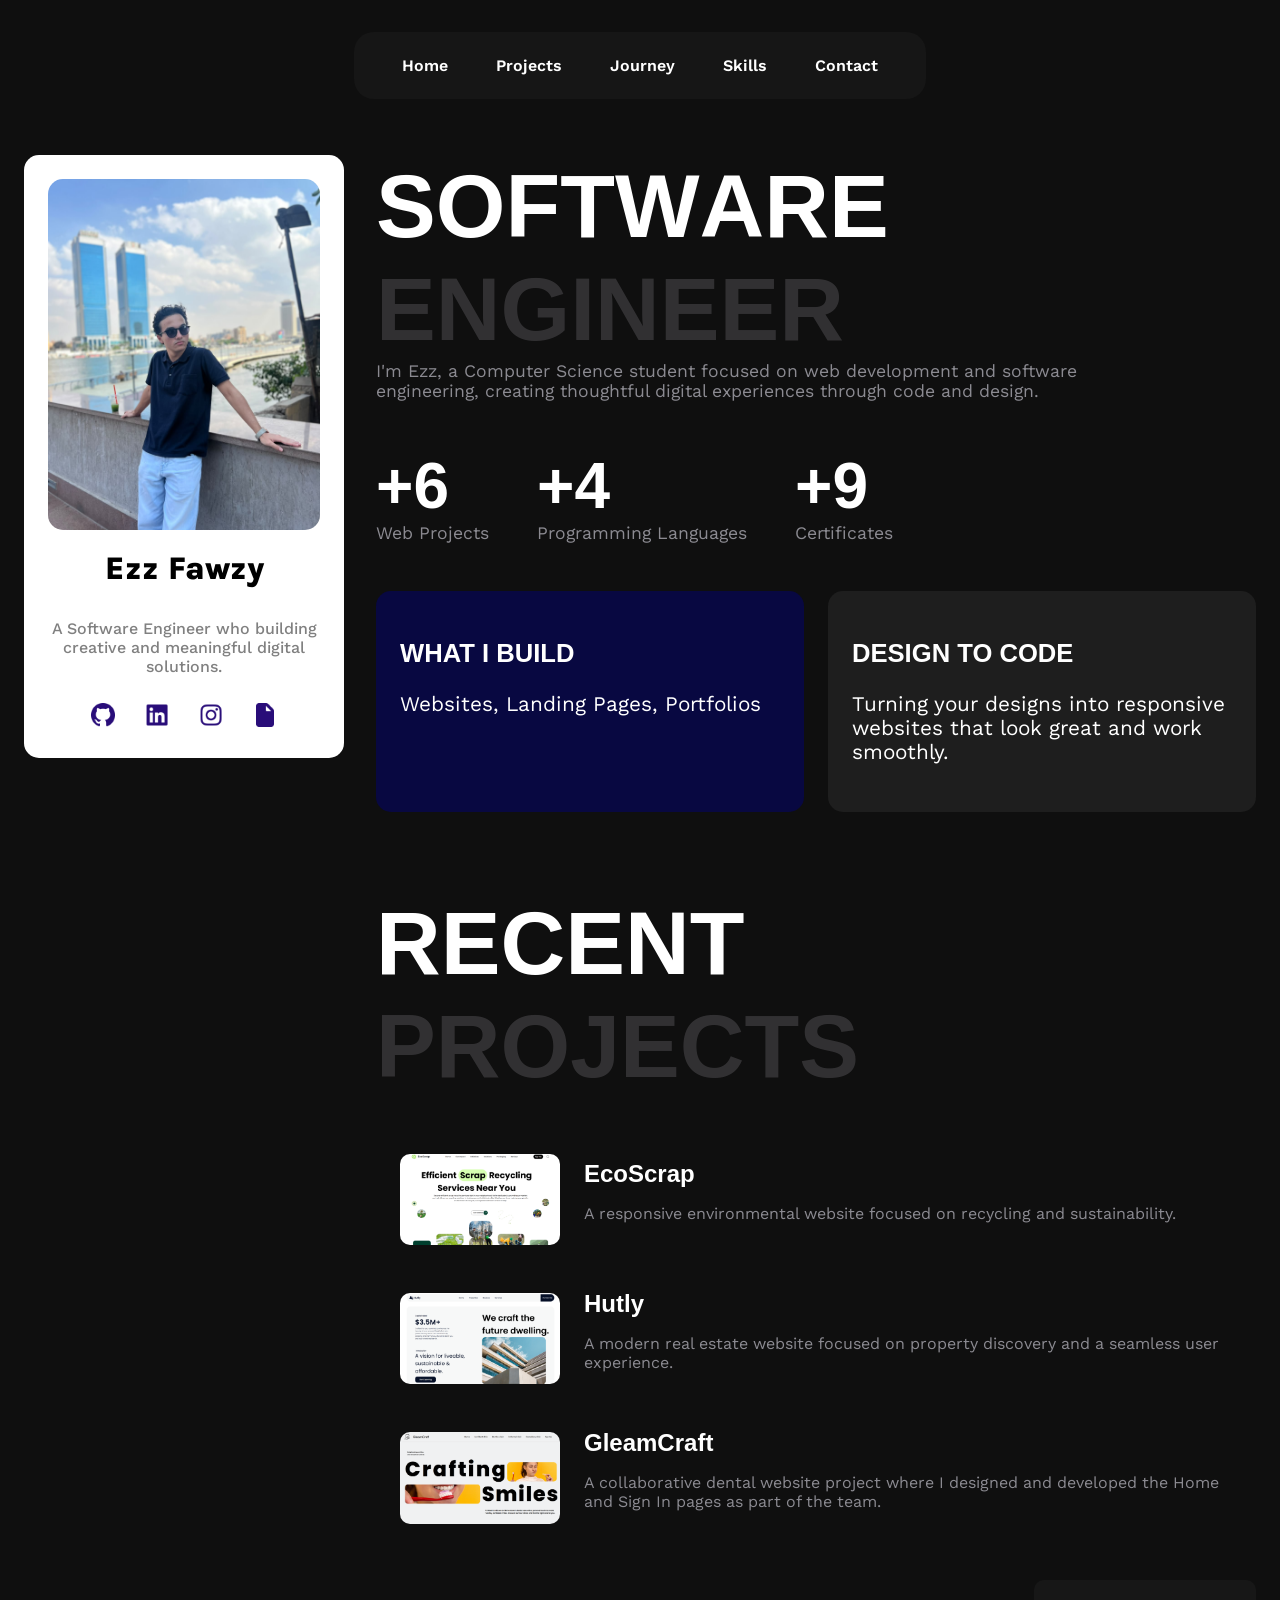
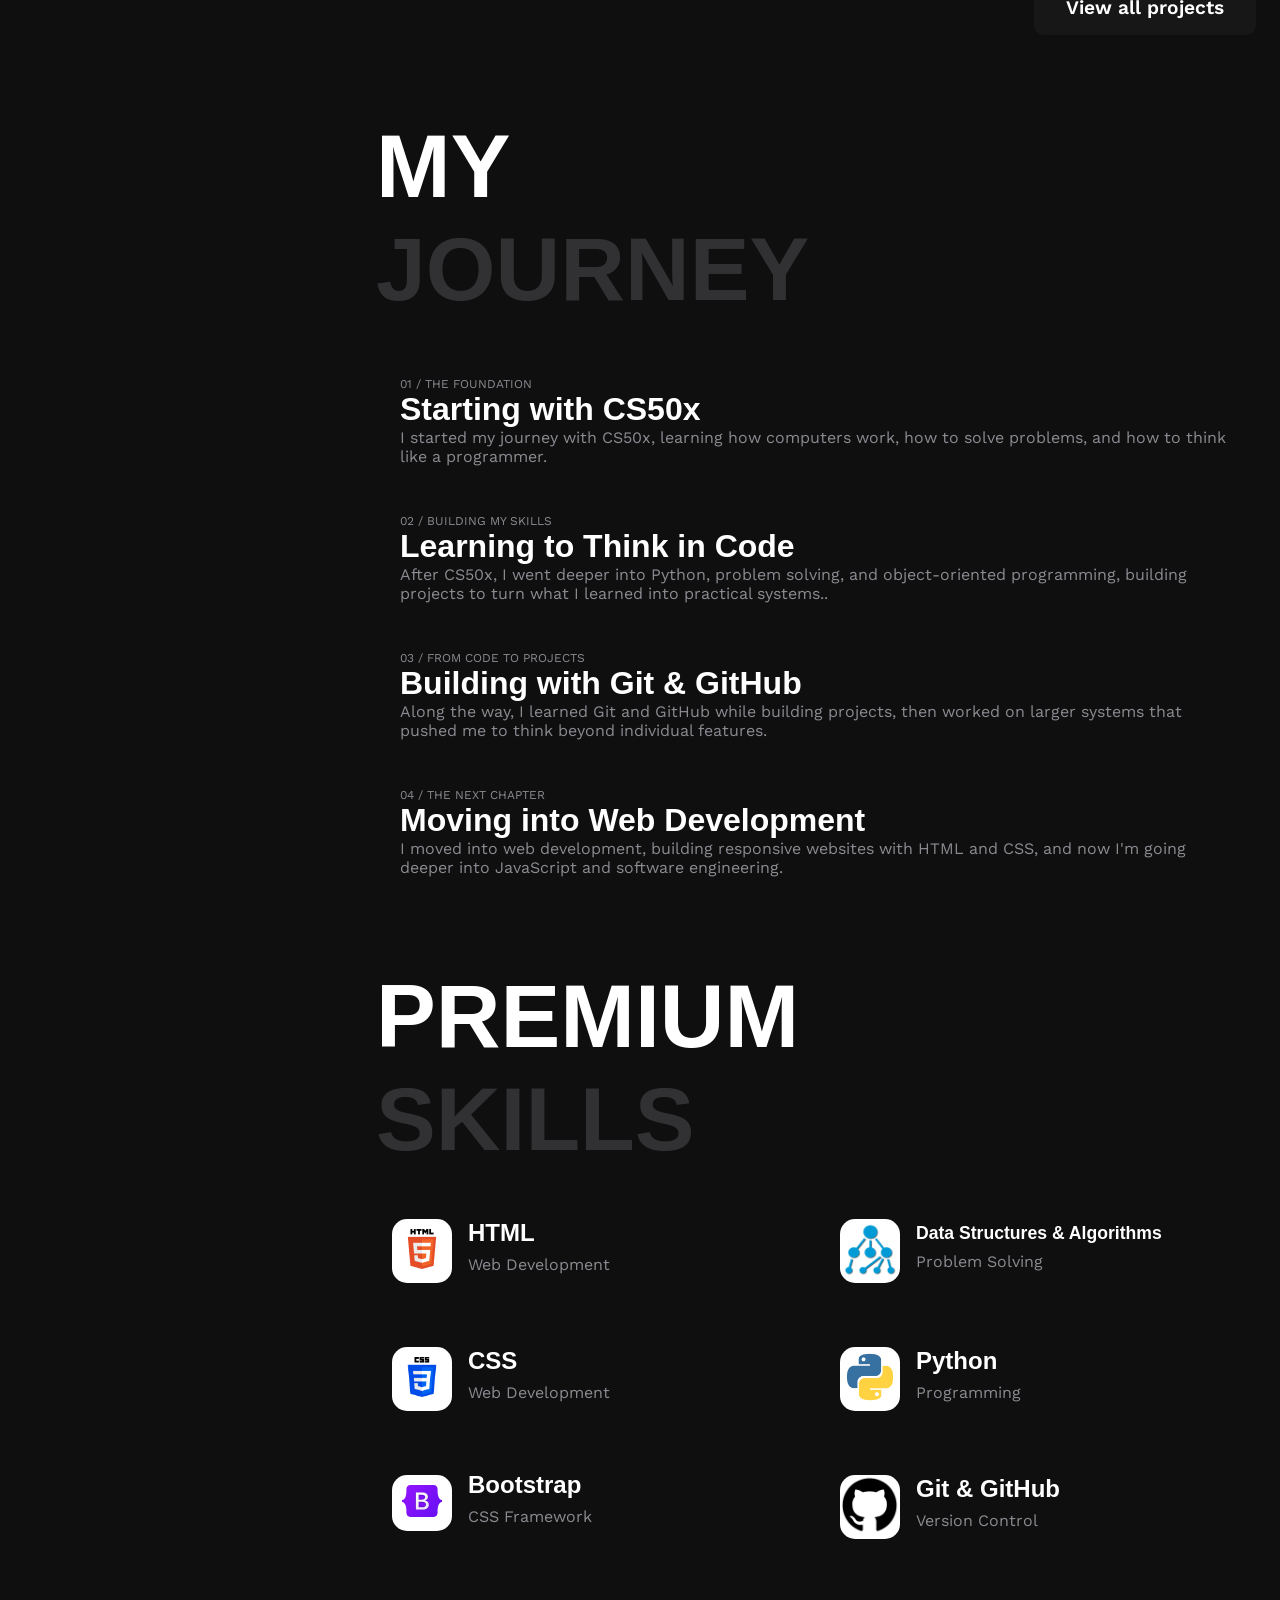
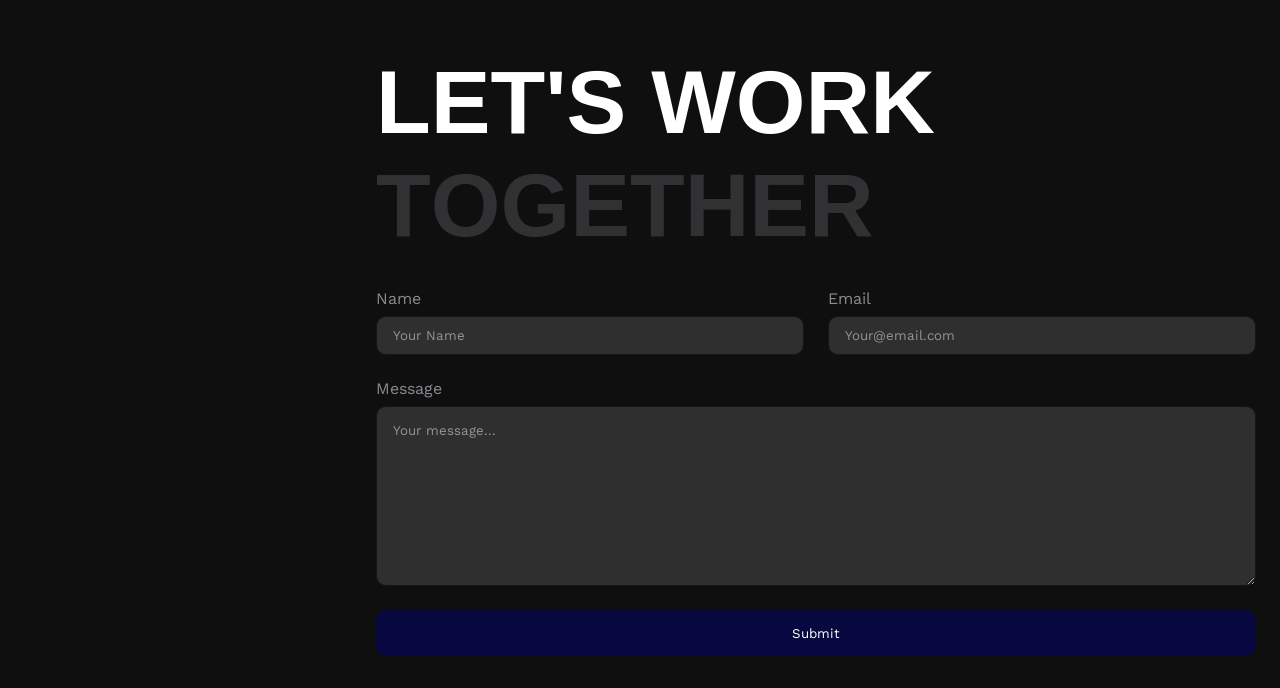
==== commit 13a4643c: "added responsive to my portfolio" ====
--- a/index.html
+++ b/index.html
@@ -5,6 +5,7 @@
     <meta charset="UTF-8">
     <meta name="viewport" content="width=device-width, initial-scale=1.0">
     <link rel="stylesheet" href="css/style.css">
+    <link rel="stylesheet" href="css/responsive.css">
     <link rel="icon" href="img/deviantart-brands-solid.png" type="image/x-icon">
     <link
         href="https://fonts.googleapis.com/css2?family=Alfa+Slab+One&family=Asap+Sharp:ital,wght@0,100..900;1,100..900&family=DM+Sans:ital,opsz,wght@0,9..40,100..1000;1,9..40,100..1000&family=Isometra&family=Karla:ital,wght@0,200..800;1,200..800&family=Manrope:wght@200..800&family=Quicksand:wght@300..700&family=Roboto+Flex:opsz,wght,XOPQ,XTRA,YOPQ,YTDE,YTFI,YTLC,YTUC@8..144,100..1000,96,468,79,-203,738,514,712&family=Saira:ital,wght@0,100..900;1,100..900&family=Work+Sans:ital,wght@0,100..900;1,100..900&display=swap"
--- a/css/style.css
+++ b/css/style.css
@@ -508,6 +508,7 @@
 
 .skills-parent {
     gap: 3rem;
+    margin-bottom: 4rem;
 }
 
 
@@ -572,4 +573,136 @@
     font-family: "Work Sans", sans-serif;
     font-weight: 400;
     font-style: normal;
+}
+
+/* Contact */
+
+.contact__texts__contact-title {
+    font-family: "Roboto", sans-serif;
+    font-weight: 700;
+    font-style: normal;
+    font-size: 7rem;
+    margin-bottom: 3rem;
+}
+
+.word {
+    color: white;
+}
+
+
+.contact__texts__contact-title .word,
+.contact__texts__contact-title .word2 {
+    white-space: nowrap;
+}
+
+.contact__texts__contact-title span span {
+    display: inline-block;
+}
+
+.contact__texts__contact-title span span:hover {
+    transition: 0.4s;
+    animation: letterMove 0.45s ease-in-out;
+}
+
+.contact__texts__contact-title .word span:hover {
+    color: #b6b4bd35;
+}
+
+.contact__texts__contact-title .word2 span:hover {
+    color: white;
+}
+
+.nameAndEmail {
+    display: flex;
+    
+}
+
+
+.name input,
+.email input {
+    background-color: #302f2f;
+    border: 1px solid #161616;
+    border-radius: 10px;
+    padding: 0.7rem 1rem;
+    margin-bottom: 3rem;
+    position: relative;
+    left: -3rem;
+    color: #b6b4bd;
+    width: 23.4rem;
+}
+
+
+/* Labels */
+
+.name label,
+.email label {
+    color: #b6b4bdbf;
+    font-family: "Work Sans", sans-serif;
+    font-weight: 400;
+    font-style: normal;
+    position: relative;
+    top: -2rem;
+}
+
+
+input::placeholder {
+    color: #b6b4bdbf;
+    font-family: "Work Sans", sans-serif;
+    font-weight: 400;
+    font-style: normal;
+}
+
+
+.message label {
+    color: #b6b4bdbf;
+    font-family: "Work Sans", sans-serif;
+    font-weight: 400;
+    font-style: normal;
+    position: relative;
+    top: -15rem;
+}
+
+
+/* Textarea */
+
+.message textarea {
+    background-color: #302f2f;
+    border: 1px solid #161616;
+    border-radius: 10px;
+    width: 90%;
+    position: relative;
+    left: -4rem;
+    height: 180px;
+    padding: 1rem;
+    margin-bottom: 3rem;
+    color: #b6b4bd;
+}
+
+
+/* Textarea Placeholder */
+
+textarea::placeholder {
+    color: #b6b4bdbf;
+    font-family: "Work Sans", sans-serif;
+    font-weight: 400;
+    font-style: normal;
+}
+
+.submit button{
+    background-color: rgb(8, 8, 65);
+    border: 1px solid rgb(8, 8, 65);
+    border-radius: 10px;
+    color: white;
+    font-family: "Work Sans", sans-serif;
+    font-weight: 400;
+    font-style: normal;
+    padding: 0.9rem 23rem;
+    position: relative;
+    left: 0.5rem;
+    transition: 0.2s;
+}
+
+.submit button:hover{
+    cursor: pointer;
+    background-color: rgb(20, 20, 70);
 }
--- a/css/responsive.css
+++ b/css/responsive.css
@@ -0,0 +1,482 @@
+@media (max-width: 1439px) {
+
+    /* Nav */
+    .nav {
+        margin-inline: auto;
+        width: fit-content;
+        max-width: calc(100% - 2rem);
+        padding: 1.5rem 3rem;
+        margin-bottom: 2.5rem;
+    }
+
+    /* Layout */
+    .container {
+        grid-template-columns: 320px 1fr;
+        column-gap: 2rem;
+        padding: 1rem 1.5rem 2rem;
+    }
+
+    .right {
+        grid-area: right;
+        min-width: 0;
+    }
+
+    .left {
+        width: 100%;
+        margin-left: 0;
+        padding: 1.5rem;
+    }
+
+    .left .first {
+        width: 100%;
+        height: auto;
+        aspect-ratio: 240 / 310;
+        object-fit: cover;
+    }
+
+    .left h1 {
+        font-size: 2rem;
+        padding-bottom: 2rem;
+    }
+
+    .left p {
+        font-size: 1rem;
+    }
+
+    /* Big titles */
+    .texts-home h1,
+    .project__texts__project-title,
+    .journey__texts__journey-title,
+    .skills__texts__skills-title,
+    .contact__texts__contact-title {
+        font-size: clamp(3rem, 7vw, 7rem);
+    }
+
+    .project__texts__project-title,
+    .journey__texts__journey-title,
+    .skills__texts__skills-title,
+    .contact__texts__contact-title {
+        margin-bottom: 2rem;
+    }
+
+    /* Home */
+    .home {
+        margin-bottom: 5rem;
+    }
+
+    .texts-home {
+        margin-bottom: 3rem;
+    }
+
+    .texts-home p {
+        width: 90%;
+        font-size: 1.1rem;
+    }
+
+    .statics-home {
+        gap: 3rem;
+        margin-bottom: 3rem;
+    }
+
+    .statics h2 {
+        font-size: clamp(3rem, 5vw, 6rem);
+    }
+
+    .statics p {
+        width: 100%;
+        font-size: 1.1rem;
+    }
+
+    .statics:nth-child(2) h2 {
+        width: auto;
+    }
+
+    .statics:last-child {
+        left: 0;
+    }
+
+    .cards-home {
+        gap: 1.5rem;
+    }
+
+    .cards-home .card:first-child,
+    .cards-home .card:last-child {
+        flex: 1;
+        padding: 3rem 1.5rem;
+        margin-right: 0;
+    }
+
+    .cards-home .card h1 {
+        position: static;
+        width: auto;
+        font-size: 1.6rem;
+        margin-bottom: 1.5rem;
+    }
+
+    .cards-home .card p {
+        position: static;
+        font-size: 1.3rem;
+    }
+
+    /* Projects */
+    .project {
+        padding: 1.5rem;
+        gap: 1.5rem;
+    }
+
+    .project img {
+        width: 160px;
+        flex-shrink: 0;
+    }
+
+    .project-texts p {
+        width: 100%;
+    }
+
+    .projects-button {
+        position: static;
+        left: auto;
+        width: fit-content;
+        margin-left: auto;
+        margin-bottom: 5rem;
+    }
+
+    /* Journey */
+    .journey-texts {
+        padding: 1.5rem;
+    }
+
+    .journey-texts h2 {
+        font-size: 2rem;
+    }
+
+    .journey-texts p {
+        width: 100%;
+    }
+
+    /* Skills */
+    .skills-parent {
+        gap: 1rem;
+        align-items: flex-start;
+    }
+
+    .left-vertical,
+    .right-vertical {
+        flex: 1;
+        min-width: 0;
+    }
+
+    .skill {
+        padding: 1rem;
+    }
+
+    .img-skill {
+        width: 60px;
+        flex-shrink: 0;
+    }
+
+    .right-vertical .skill:first-child h2 {
+        width: 100%;
+        font-size: 1.1rem;
+    }
+
+    .nameAndEmail {
+        gap: 1.5rem;
+        margin-bottom: 1.5rem;
+    }
+
+    .name,
+    .email,
+    .message {
+        display: flex;
+        flex-direction: column;
+        gap: 0.5rem;
+    }
+
+    .name,
+    .email {
+        flex: 1;
+        min-width: 0;
+    }
+
+    .name label,
+    .email label,
+    .message label {
+        position: static;
+    }
+
+    .name input,
+    .email input {
+        position: static;
+        width: 100%;
+        margin-bottom: 0;
+    }
+
+    .message textarea {
+        position: static;
+        width: 100%;
+        margin-bottom: 1.5rem;
+        resize: vertical;
+    }
+
+    .submit button {
+        position: static;
+        width: 100%;
+        padding: 0.9rem 1rem;
+    }
+}
+
+
+@media (max-width: 1079px) {
+
+    .nav {
+        padding: 1.25rem 2.5rem;
+        margin-top: 1.5rem;
+    }
+
+    .nav ul nav {
+        gap: 2.5rem;
+    }
+
+    .container {
+        grid-template-columns: 1fr;
+        grid-template-areas:
+            "left"
+            "right";
+        padding: 1rem 2rem 2rem;
+    }
+
+    /* Profile card */
+    .left {
+        position: static;
+        display: grid;
+        grid-template-columns: 200px 1fr;
+        column-gap: 2rem;
+        align-items: center;
+        text-align: left;
+        margin-bottom: 3rem;
+    }
+
+    .left .first {
+        grid-column: 1;
+        grid-row: 1 / span 3;
+        margin-bottom: 0;
+    }
+
+    .left h1,
+    .left p,
+    .left .icons {
+        grid-column: 2;
+    }
+
+    .left h1 {
+        font-size: 2.4rem;
+        padding-bottom: 1rem;
+    }
+
+    .left p {
+        margin-bottom: 1.25rem;
+    }
+
+    .icons {
+        justify-content: flex-start;
+    }
+
+    /* Titles */
+    .texts-home h1,
+    .project__texts__project-title,
+    .journey__texts__journey-title,
+    .skills__texts__skills-title,
+    .contact__texts__contact-title {
+        font-size: clamp(4rem, 8vw, 6rem);
+    }
+
+    .texts-home p {
+        width: 80%;
+    }
+
+    .project img {
+        width: 180px;
+    }
+
+    .skill {
+        padding: 1.5rem;
+    }
+}
+
+
+@media (max-width: 809px) {
+
+    /* Nav */
+    .nav {
+        width: auto;
+        margin: 1rem 1rem 1.5rem;
+        padding: 1rem;
+    }
+
+    .nav ul nav {
+        flex-wrap: wrap;
+        justify-content: center;
+        gap: 0.6rem 1.25rem;
+    }
+
+    .nav a {
+        font-size: 0.9rem;
+    }
+
+    /* Layout */
+    .container {
+        padding: 0.5rem 1rem 2rem;
+    }
+
+    .left {
+        display: block;
+        text-align: center;
+        padding: 1.5rem 1.25rem;
+        margin-bottom: 2.5rem;
+    }
+
+    .left .first {
+        display: block;
+        width: 200px;
+        max-width: 100%;
+        margin: 0 auto 1rem;
+    }
+
+    .left h1 {
+        font-size: 2rem;
+        padding-bottom: 1.25rem;
+    }
+
+    .icons {
+        justify-content: center;
+    }
+
+    /* Titles */
+    .texts-home h1,
+    .project__texts__project-title,
+    .journey__texts__journey-title,
+    .skills__texts__skills-title,
+    .contact__texts__contact-title {
+        font-size: clamp(2.5rem, 12vw, 4rem);
+    }
+
+    .project__texts__project-title,
+    .journey__texts__journey-title,
+    .skills__texts__skills-title,
+    .contact__texts__contact-title {
+        margin-bottom: 1.5rem;
+    }
+
+    /* Home */
+    .home {
+        margin-bottom: 4rem;
+    }
+
+    .texts-home {
+        margin-bottom: 2.5rem;
+    }
+
+    .texts-home p {
+        width: 100%;
+        font-size: 1rem;
+    }
+
+    .statics-home {
+        gap: 1rem;
+        margin-bottom: 2.5rem;
+    }
+
+    .statics {
+        flex: 1;
+        min-width: 0;
+    }
+
+    .statics h2 {
+        font-size: clamp(2.2rem, 11vw, 3.5rem);
+    }
+
+    .statics p {
+        font-size: 0.95rem;
+    }
+
+    .cards-home {
+        flex-direction: column;
+    }
+
+    .cards-home .card:first-child,
+    .cards-home .card:last-child {
+        padding: 2rem 1.25rem;
+    }
+
+    .cards-home .card h1 {
+        font-size: 1.4rem;
+    }
+
+    .cards-home .card p {
+        font-size: 1.15rem;
+    }
+
+    /* Projects */
+    .project {
+        flex-direction: column;
+        align-items: flex-start;
+        padding: 1rem;
+        gap: 1rem;
+    }
+
+    .project img {
+        width: 100%;
+    }
+
+    .project-texts h2 {
+        top: 0;
+        margin-bottom: 0.5rem;
+    }
+
+    .projects-button {
+        width: 100%;
+        text-align: center;
+        margin-left: 0;
+        margin-bottom: 4rem;
+    }
+
+    /* Journey */
+    .journey-texts {
+        padding: 1rem;
+    }
+
+    .journey-texts h2 {
+        font-size: 1.6rem;
+    }
+
+    /* Skills */
+    .skills-parent {
+        flex-direction: column;
+        align-items: stretch;
+        gap: 0;
+        margin-bottom: 3rem;
+    }
+
+    .left-vertical,
+    .right-vertical {
+        flex: none;
+        width: 100%;
+    }
+
+    .skill {
+        margin-bottom: 0.5rem;
+    }
+
+    .project:hover,
+    .journey-texts:hover,
+    .skill:hover {
+        transform: none;
+    }
+
+    /* Contact form */
+    .nameAndEmail {
+        flex-direction: column;
+        gap: 1.25rem;
+    }
+}
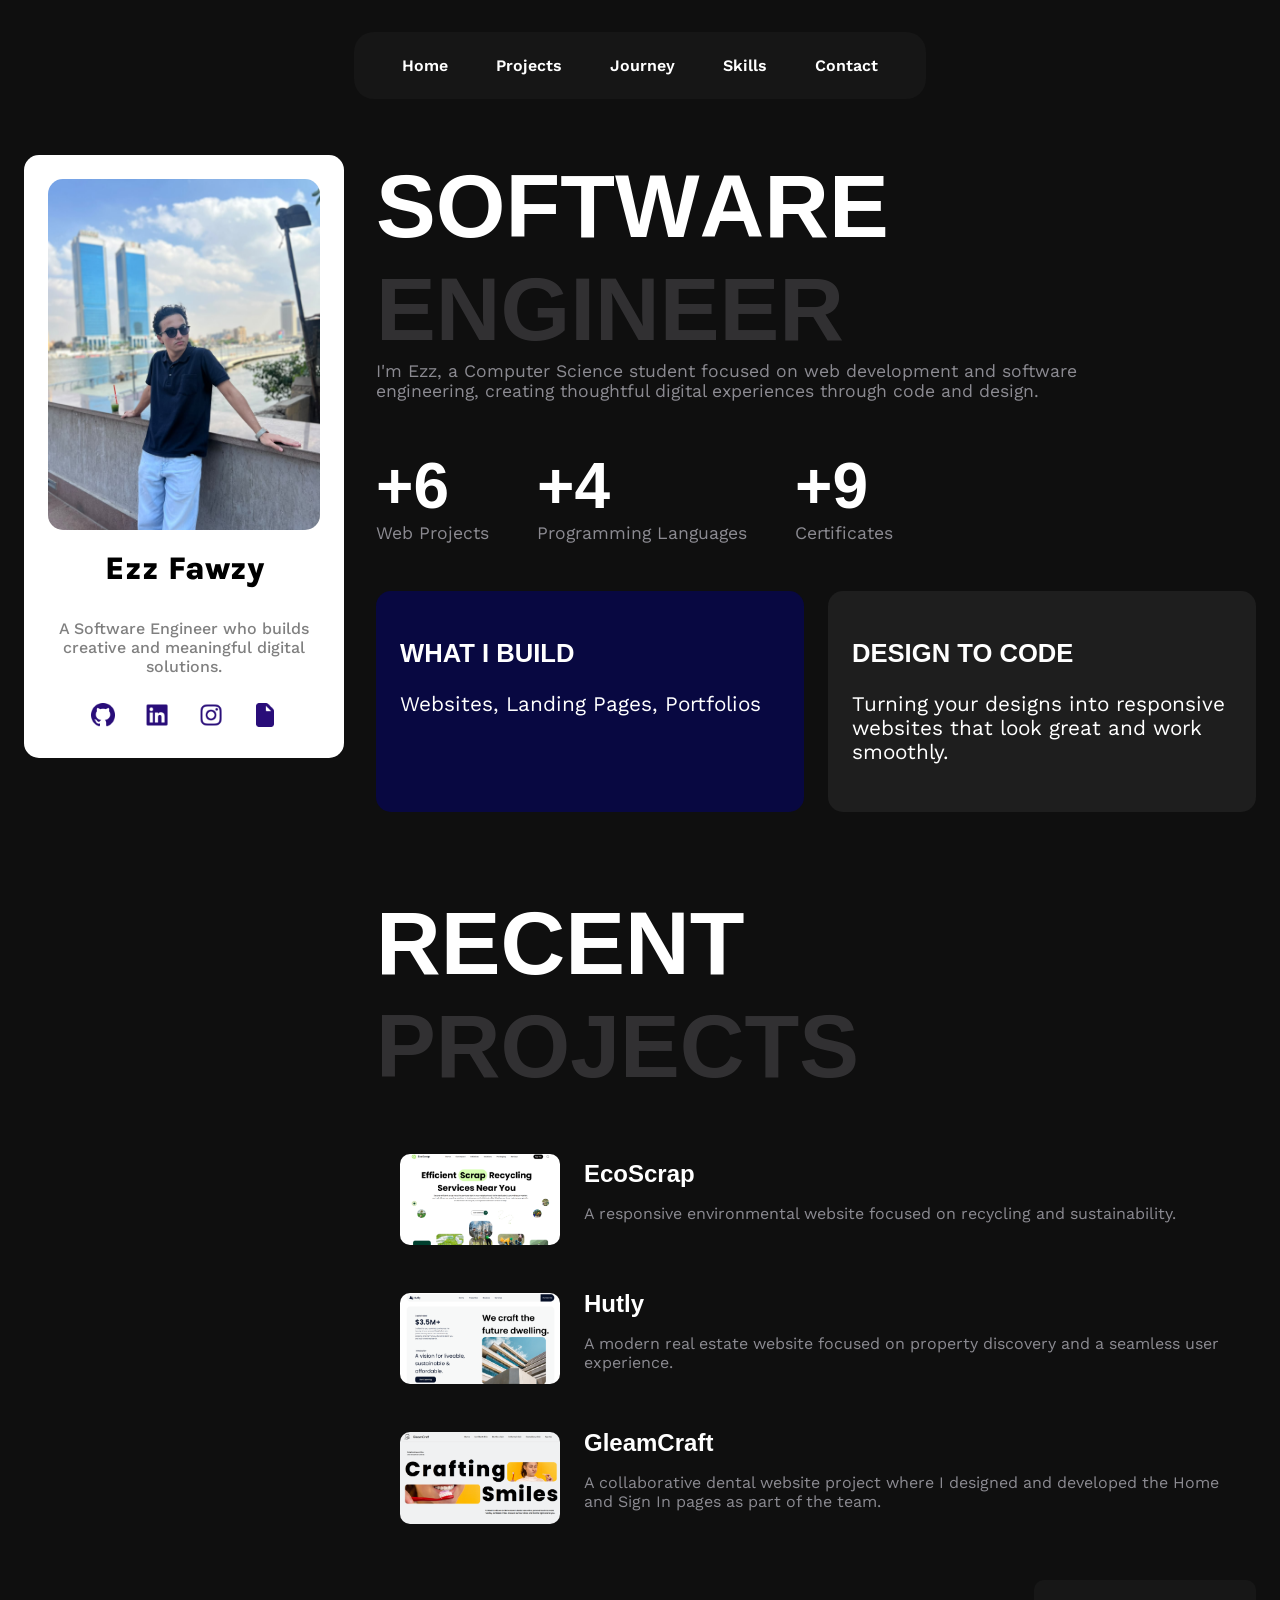
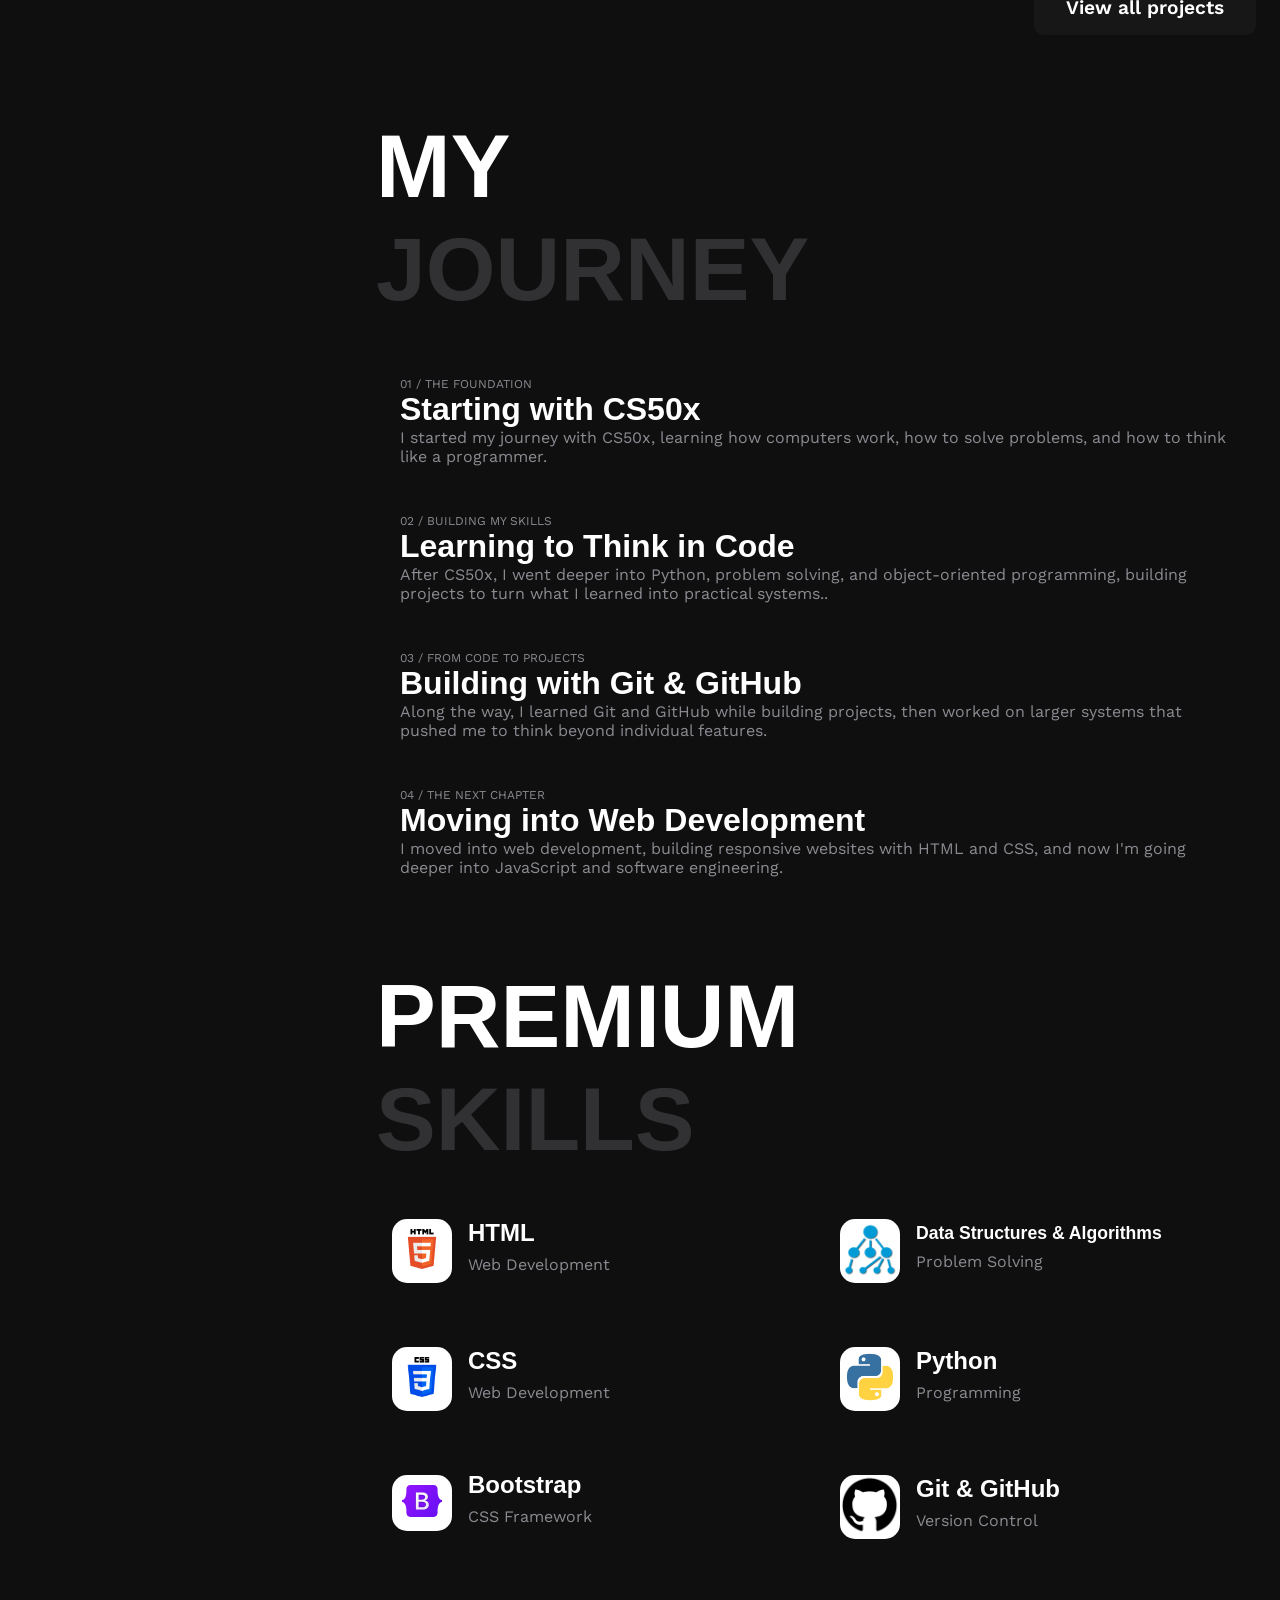
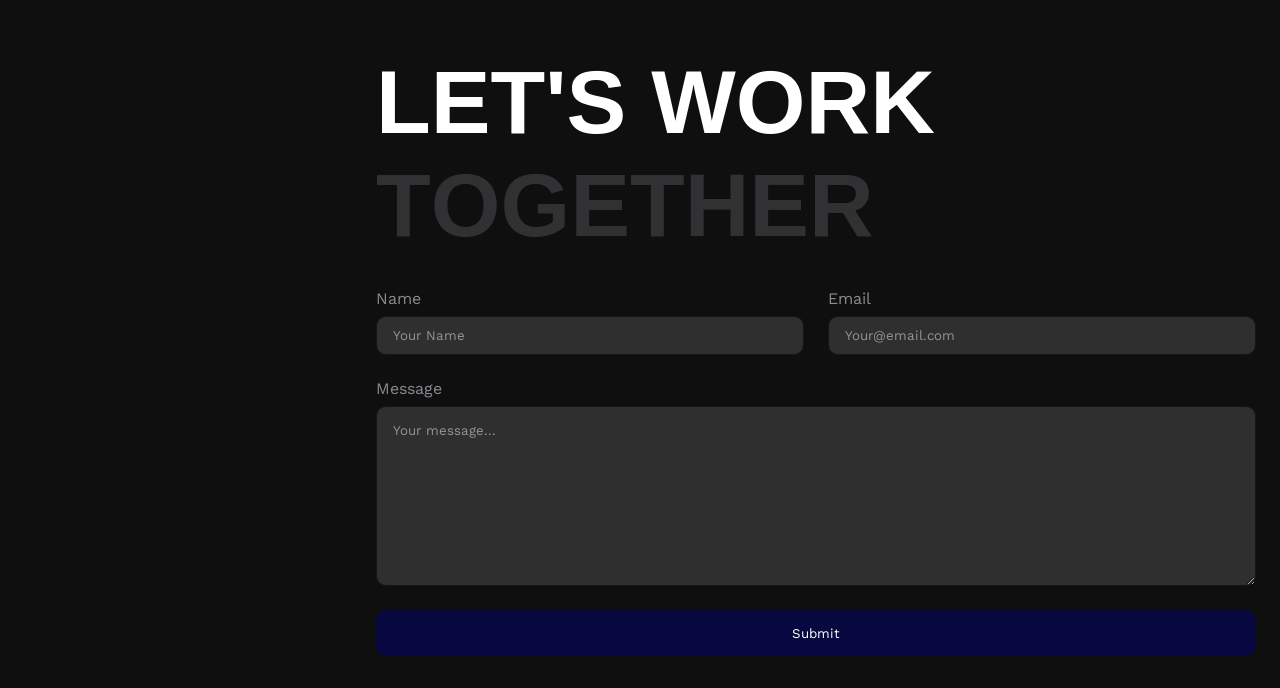
==== commit e90b57f6: "Improve SEO and accessibility of project links and  images" ====
--- a/index.html
+++ b/index.html
@@ -4,18 +4,20 @@
 <head>
     <meta charset="UTF-8">
     <meta name="viewport" content="width=device-width, initial-scale=1.0">
+    <meta name="description"
+        content="Explore Ezz Fawzy's portfolio, web development projects, and front-end development skills.">
     <link rel="stylesheet" href="css/style.css">
     <link rel="stylesheet" href="css/responsive.css">
     <link rel="icon" href="img/deviantart-brands-solid.png" type="image/x-icon">
     <link
         href="https://fonts.googleapis.com/css2?family=Alfa+Slab+One&family=Asap+Sharp:ital,wght@0,100..900;1,100..900&family=DM+Sans:ital,opsz,wght@0,9..40,100..1000;1,9..40,100..1000&family=Isometra&family=Karla:ital,wght@0,200..800;1,200..800&family=Manrope:wght@200..800&family=Quicksand:wght@300..700&family=Roboto+Flex:opsz,wght,XOPQ,XTRA,YOPQ,YTDE,YTFI,YTLC,YTUC@8..144,100..1000,96,468,79,-203,738,514,712&family=Saira:ital,wght@0,100..900;1,100..900&family=Work+Sans:ital,wght@0,100..900;1,100..900&display=swap"
         rel="stylesheet">
-    <title>Ezz — Portfolio</title>
+    <title>Ezz Fawzy | Front-End Developer Portfolio</title>
 </head>
 
 <body>
     <header>
-        <div class="nav">
+        <div class="nav" aria-label="Main navigation">
             <ul>
                 <nav>
                     <li><a href="#home">Home</a></li>
@@ -30,25 +32,29 @@
 
     <main class="container">
         <aside class="left">
-            <img class="first" src="img/WhatsApp Image 2026-10-02 at 8.29.47 PM.jpeg">
+            <img class="first" src="img/WhatsApp Image 2026-10-02 at 8.29.47 PM.jpeg" alt="Portrait of Ezz Fawzy">
             <h1>Ezz Fawzy</h1>
-            <p>A Software Engineer who building creative and meaningful digital solutions.</p>
+            <p>A Software Engineer who builds creative and meaningful digital solutions.</p>
 
             <div class="icons">
-                <a href="https://github.com/Ezz08" target="_blank">
-                    <img src="img/github-brands-solid.png" alt="github">
+                <a href="https://github.com/Ezz08" target="_blank" rel="noopener noreferrer"
+                    aria-label="Visit Ezz Fawzy's GitHub profile">
+                    <img src="img/github-brands-solid.png" alt="">
                 </a>
 
-                <a href="https://www.linkedin.com/in/ezz-fawzy-6055a5380" target="_blank">
-                    <img src="img/linkedin-brands-solid.png" alt="linkedin">
+                <a href="https://www.linkedin.com/in/ezz-fawzy-6055a5380" target="_blank" rel="noopener noreferrer"
+                    aria-label="Visit Ezz Fawzy's LinkedIn profile">
+                    <img src="img/linkedin-brands-solid.png" alt="">
                 </a>
 
-                <a href="https://www.instagram.com/iq_ezz7?stkn=dWd1dGZieHR0aHc3" target="_blank">
-                    <img src="img/instagram-brands-solid.png" alt="instagram">
+                <a href="https://www.instagram.com/iq_ezz7?stkn=dWd1dGZieHR0aHc3" target="_blank"
+                    rel="noopener noreferrer" aria-label="Visit Ezz Fawzy's Instagram profile">
+                    <img src="img/instagram-brands-solid.png" alt="">
                 </a>
 
-                <a href="assets/Ezz_Fawzy_CV (1).pdf" target="_blank">
-                    <img src="img/file-solid.png" alt="cv">
+                <a href="assets/Ezz_Fawzy_CV (1).pdf" target="_blank" rel="noopener noreferrer"
+                    aria-label="View Ezz Fawzy's CV">
+                    <img src="img/file-solid.png" alt="">
                 </a>
             </div>
         </aside>
@@ -116,8 +122,10 @@
 
                 <div class="projects-section">
 
-                    <a href="https://ezz08.github.io/EcoScrap/" target="_blank" class="project">
-                        <img src="img/Screenshot 2026-10-04 202719.png" alt="EcoScrap">
+                    <a href="https://ezz08.github.io/EcoScrap/" target="_blank" class="project"
+                        rel="noopener noreferrer" aria-label="View the EcoScrap recycling website">
+                        <img src="img/Screenshot 2026-10-04 202719.png"
+                            alt="Screenshot of the EcoScrap recycling and sustainability website">
 
                         <div class="project-texts">
                             <h2>EcoScrap</h2>
@@ -126,8 +134,10 @@
                     </a>
 
 
-                    <a href="https://ezz08.github.io/Hutly/" target="_blank" class="project">
-                        <img src="img/Screenshot 2026-10-04 203014.png" alt="Hutly">
+                    <a href="https://ezz08.github.io/Hutly/" target="_blank" class="project" rel="noopener noreferrer"
+                        aria-label="View the Hutly real estate website">
+                        <img src="img/Screenshot 2026-10-04 203014.png"
+                            alt="Screenshot of the Hutly real estate website">
 
                         <div class="project-texts">
                             <h2>Hutly</h2>
@@ -137,8 +147,10 @@
                     </a>
 
 
-                    <a href="https://ezz08.github.io/GleamCraft-team-project/" target="_blank" class="project">
-                        <img src="img/Screenshot 2026-10-04 202803.png" alt="GleamCraft">
+                    <a href="https://ezz08.github.io/GleamCraft-team-project/" target="_blank" class="project"
+                        rel="noopener noreferrer" aria-label="View the GleamCraft dental website project">
+                        <img src="img/Screenshot 2026-10-04 202803.png"
+                            alt="Screenshot of the GleamCraft dental website">
 
                         <div class="project-texts">
                             <h2>GleamCraft</h2>
@@ -179,7 +191,6 @@
                         <p>I started my journey with CS50x, learning how computers work, how to solve problems, and how
                             to think like a programmer.</p>
                     </div>
-                    </a>
 
                     <div class="journey-texts">
                         <p>02 / BUILDING MY SKILLS</p>
@@ -187,7 +198,6 @@
                         <p>After CS50x, I went deeper into Python, problem solving, and object-oriented programming,
                             building projects to turn what I learned into practical systems..</p>
                     </div>
-                    </a>
 
 
                     <div class="journey-texts">
@@ -207,7 +217,6 @@
                             going deeper into JavaScript and software engineering.
                         </p>
                     </div>
-                    </a>
 
                 </div>
 
@@ -230,7 +239,7 @@
                     <div class="left-vertical">
                         <div class="skill">
                             <div class="img-skill">
-                                <img src="img/HTML5_logo_and_wordmark.svg.webp">
+                                <img src="img/HTML5_logo_and_wordmark.svg.webp" alt="HTML5 logo">
                             </div>
 
                             <div class="text-skill">
@@ -241,7 +250,7 @@
 
                         <div class="skill">
                             <div class="img-skill">
-                                <img src="img/css.png">
+                                <img src="img/css.png" alt="CSS logo">
                             </div>
 
                             <div class="text-skill">
@@ -252,7 +261,7 @@
 
                         <div class="skill">
                             <div class="img-skill">
-                                <img src="img/Bootstrap_logo.svg">
+                                <img src="img/Bootstrap_logo.svg" alt="Bootstrap logo">
                             </div>
 
                             <div class="text-skill">
@@ -265,7 +274,7 @@
                     <div class="right-vertical">
                         <div class="skill">
                             <div class="img-skill">
-                                <img src="img/dsa.png">
+                                <img src="img/dsa.png" alt="Data Structures and Algorithms icon">
                             </div>
 
                             <div class="text-skill">
@@ -276,7 +285,7 @@
 
                         <div class="skill">
                             <div class="img-skill">
-                                <img src="img/python.png">
+                                <img src="img/python.png" alt="Python logo">
                             </div>
 
                             <div class="text-skill">
@@ -287,7 +296,7 @@
 
                         <div class="skill">
                             <div class="img-skill">
-                                <img src="img/github-icon.webp">
+                                <img src="img/github-icon.webp" alt="GitHub logo">
                             </div>
 
                             <div class="text-skill">
